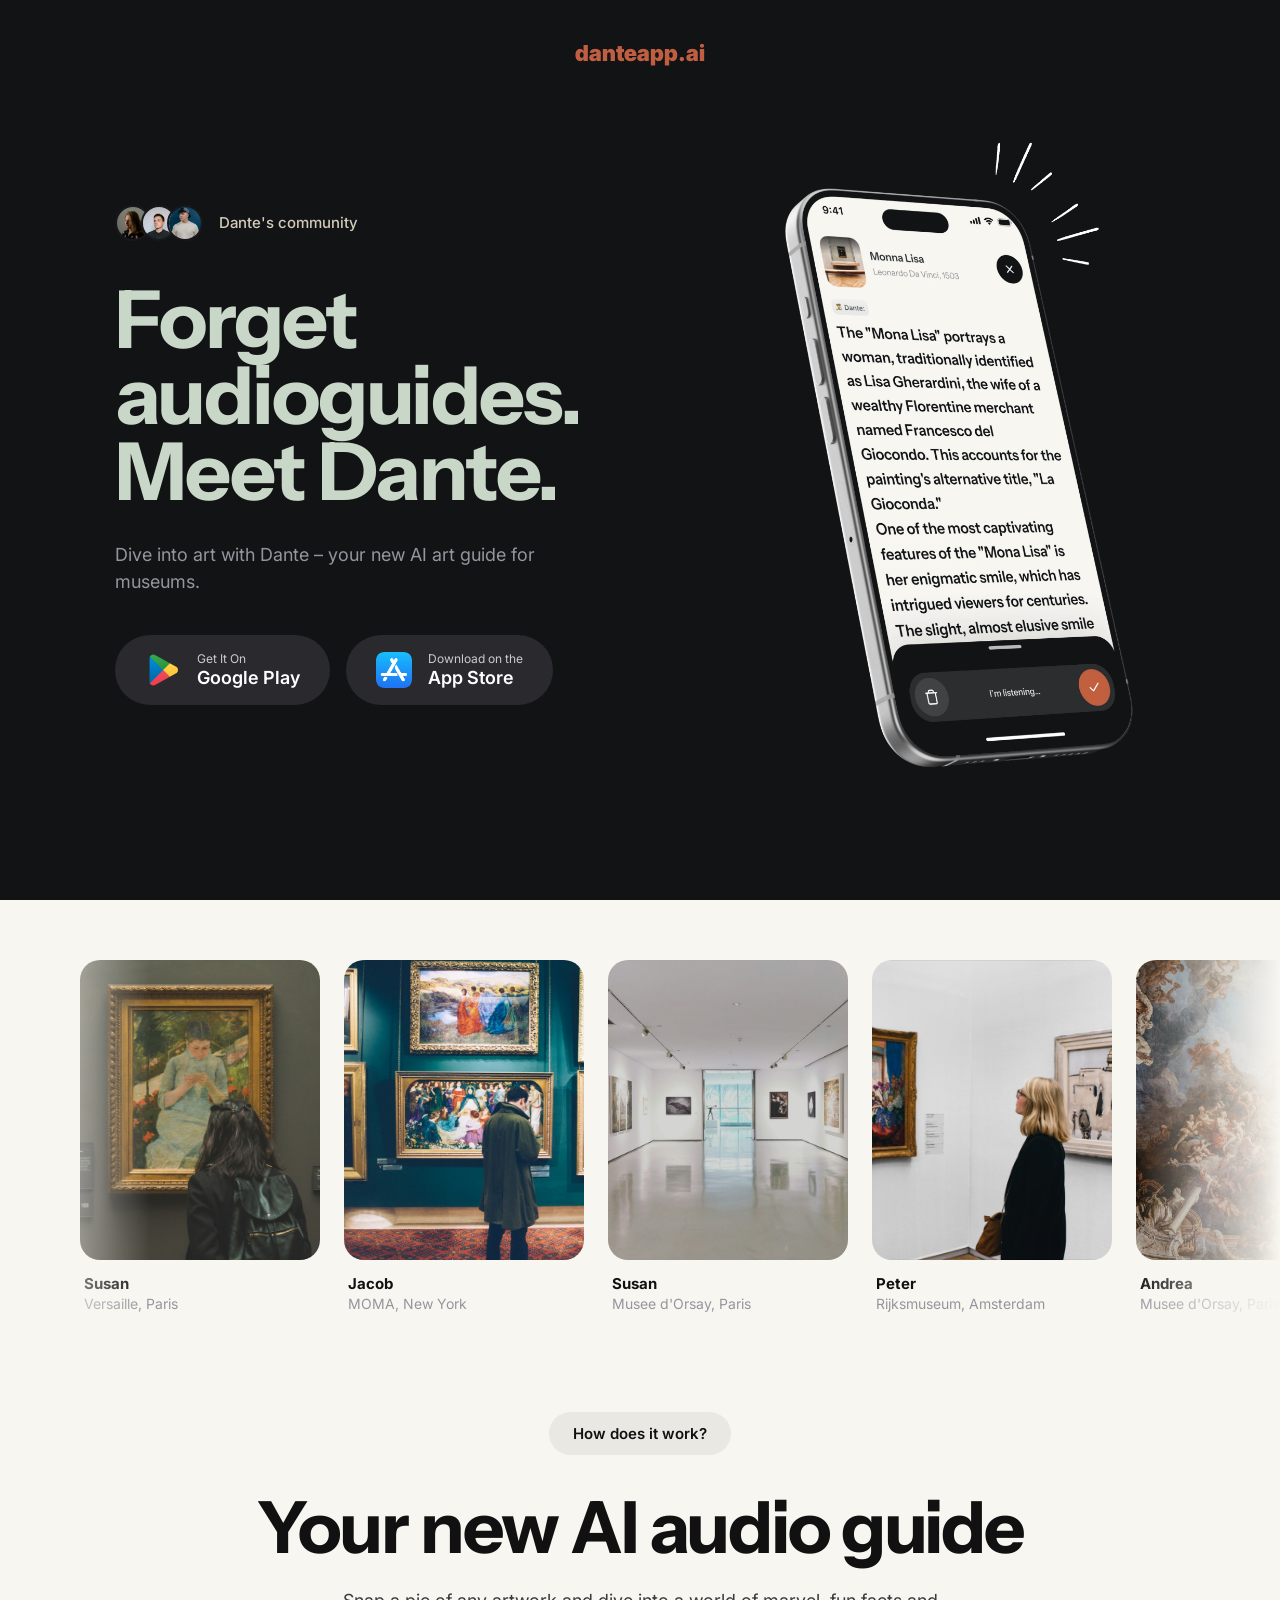
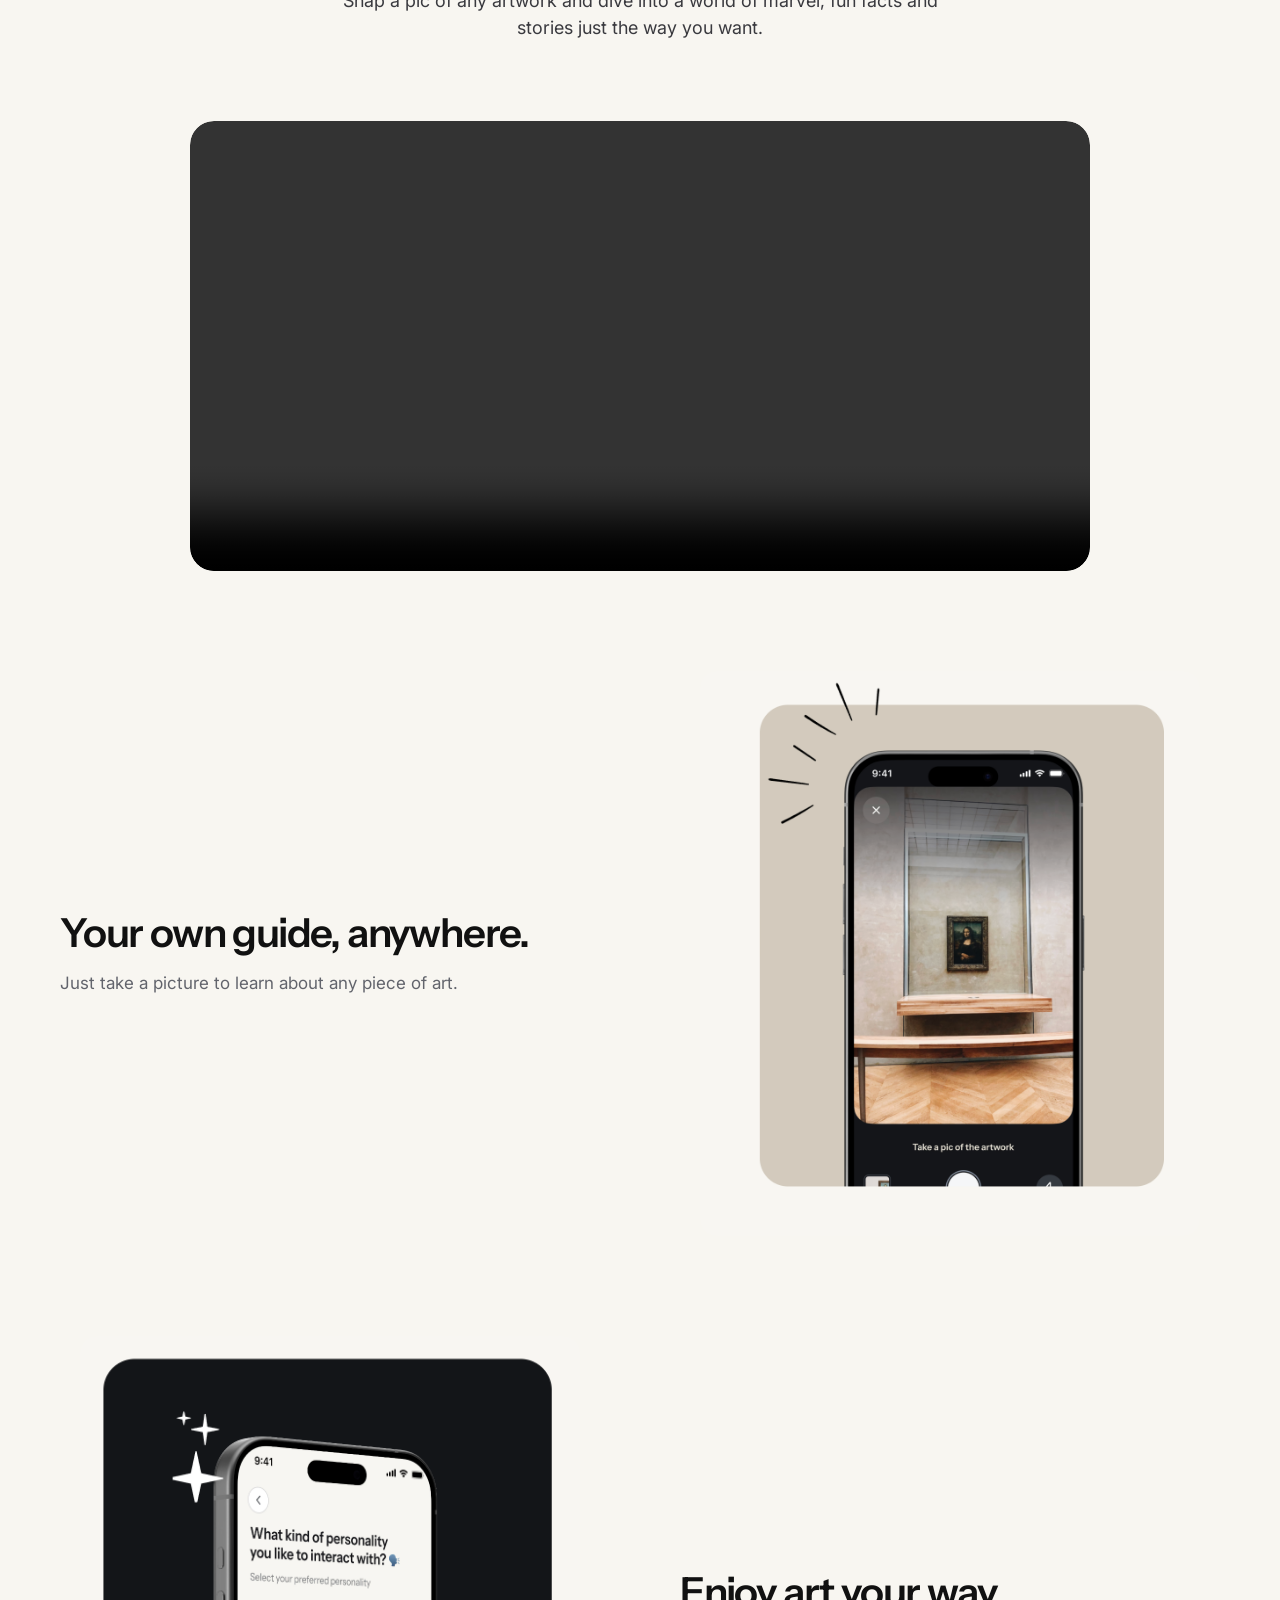
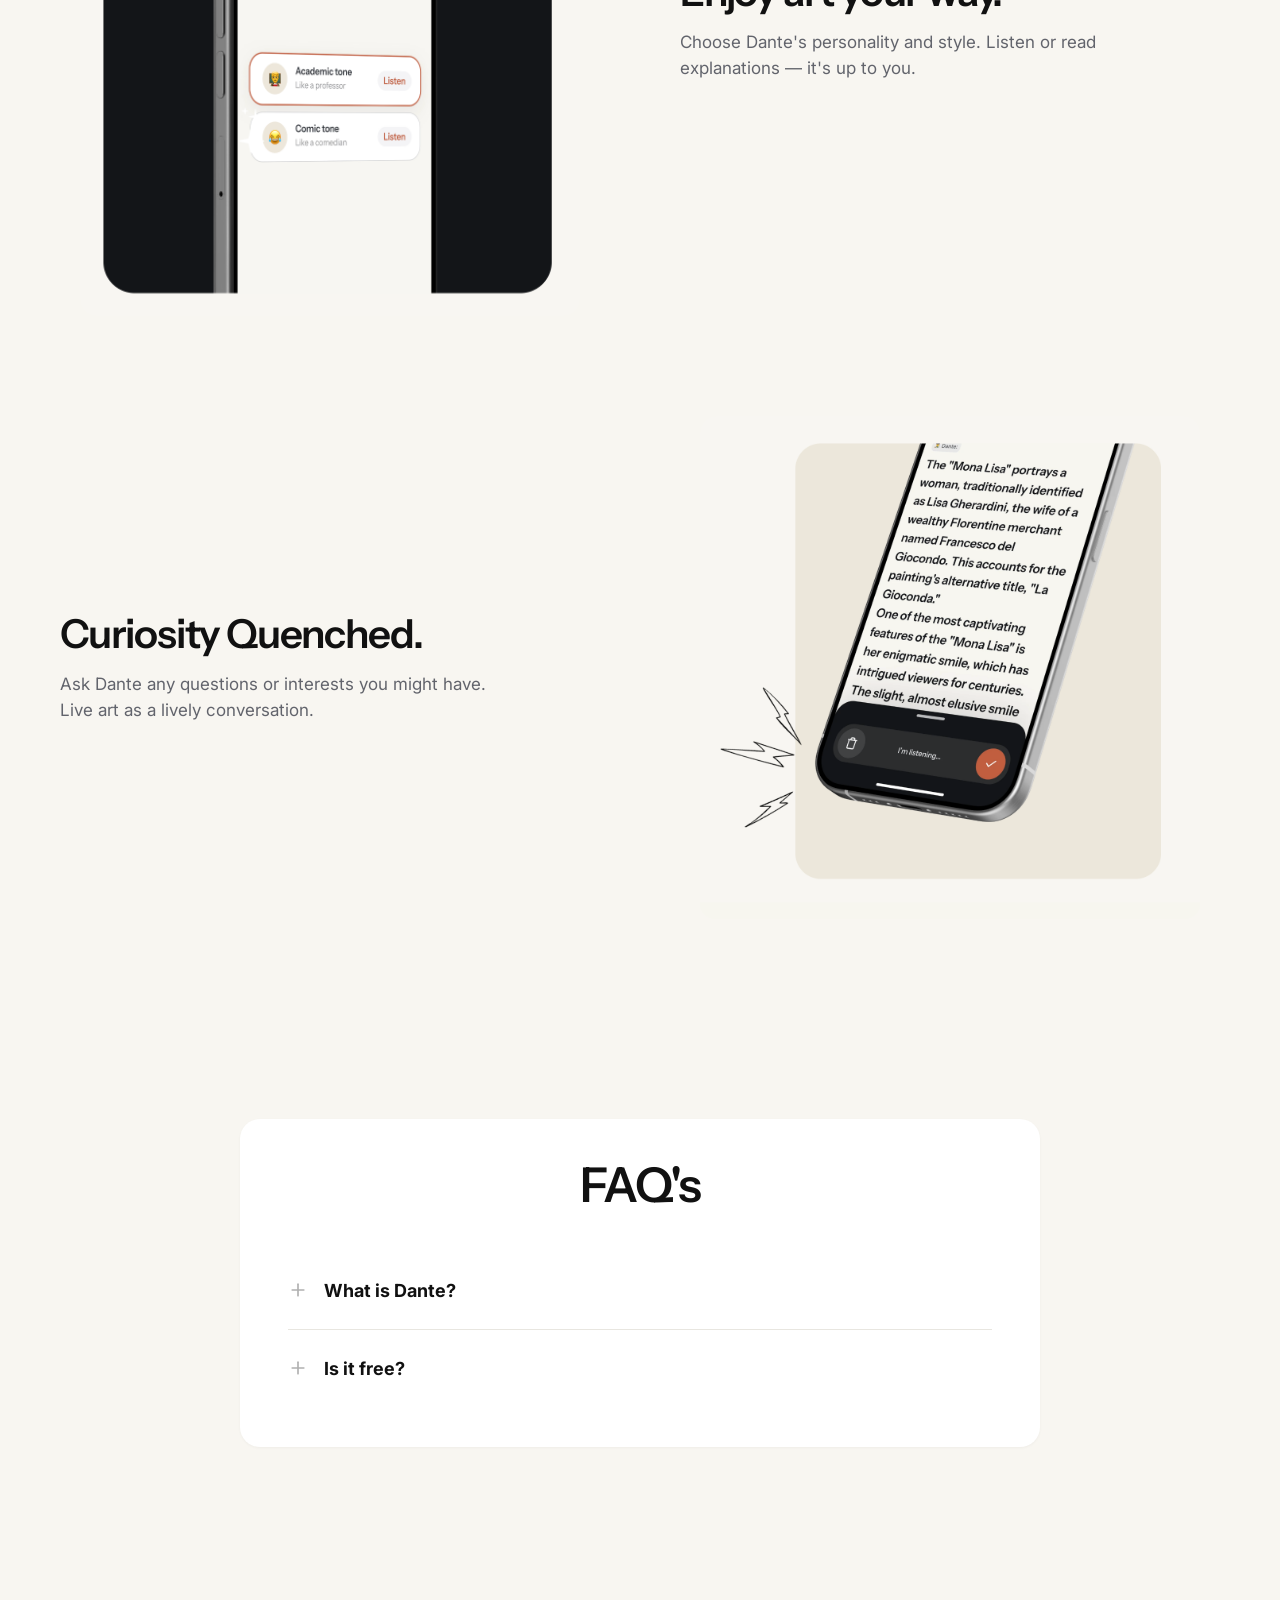
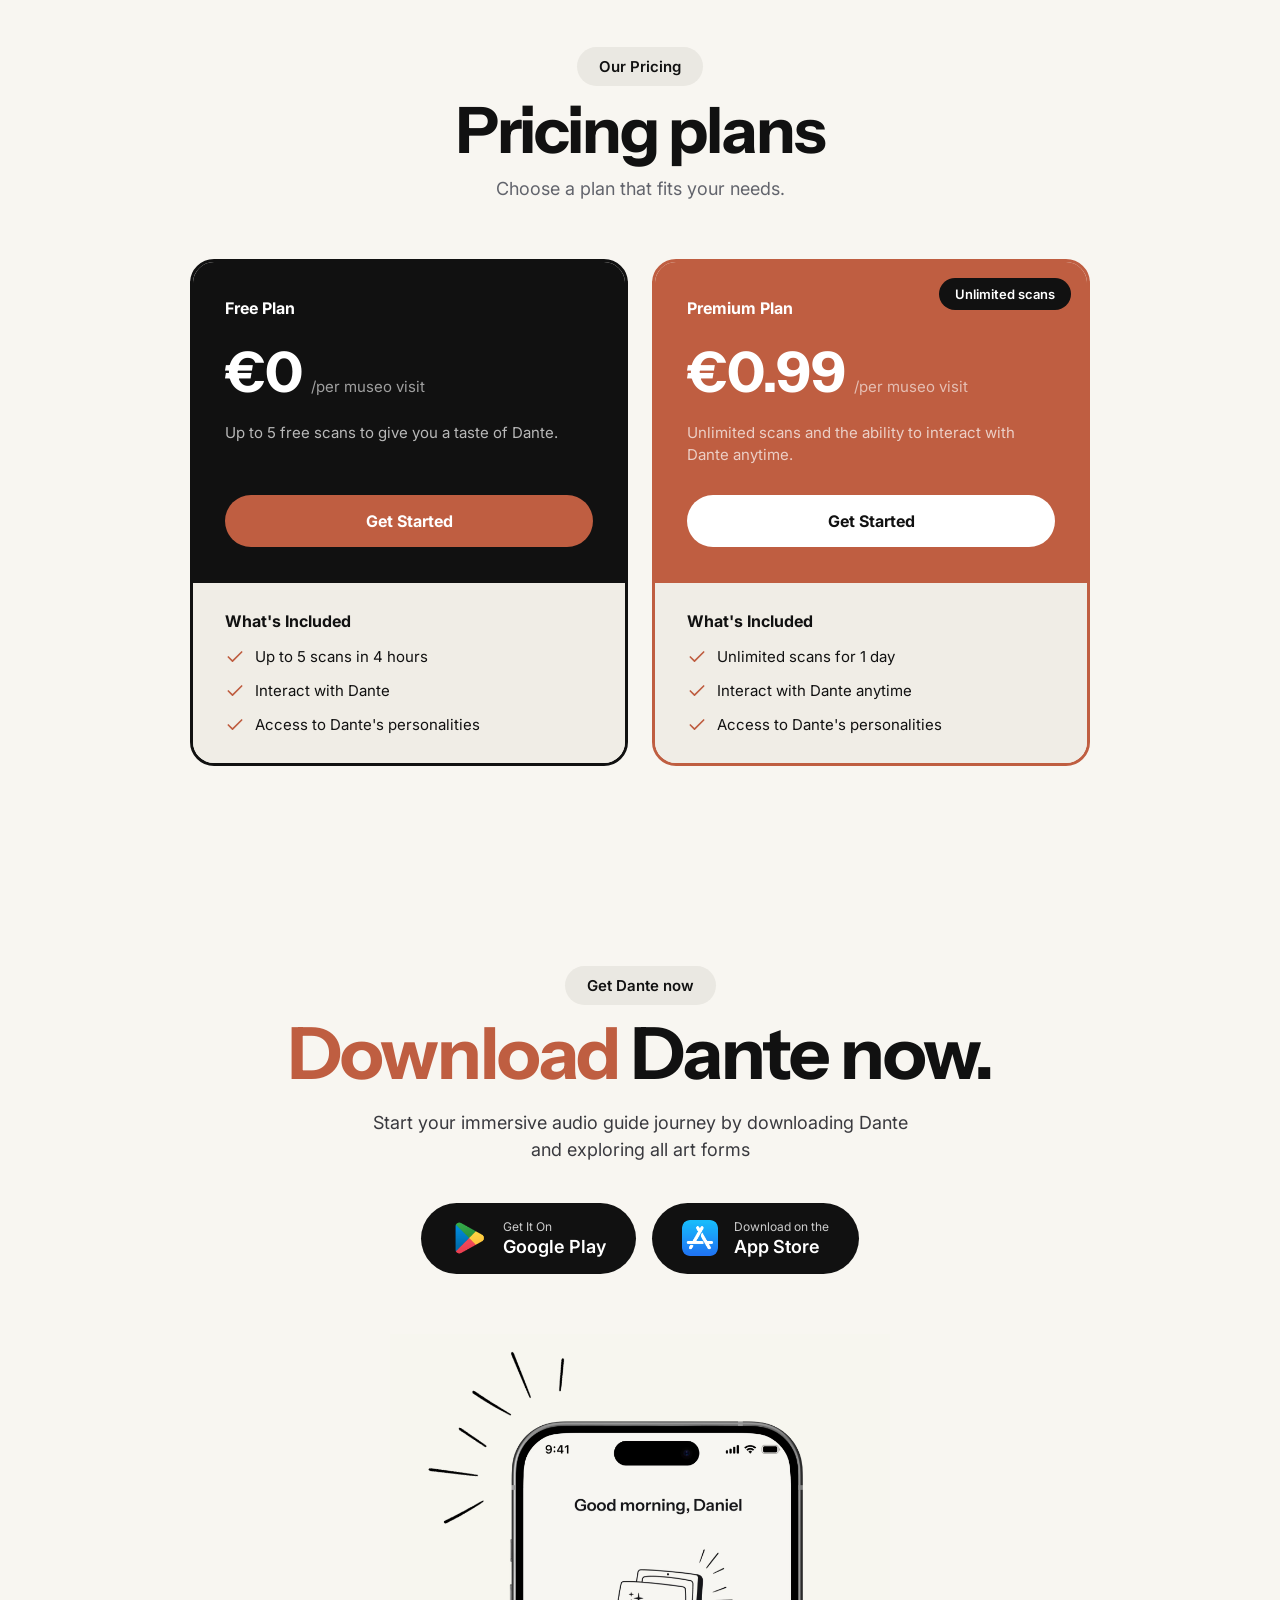
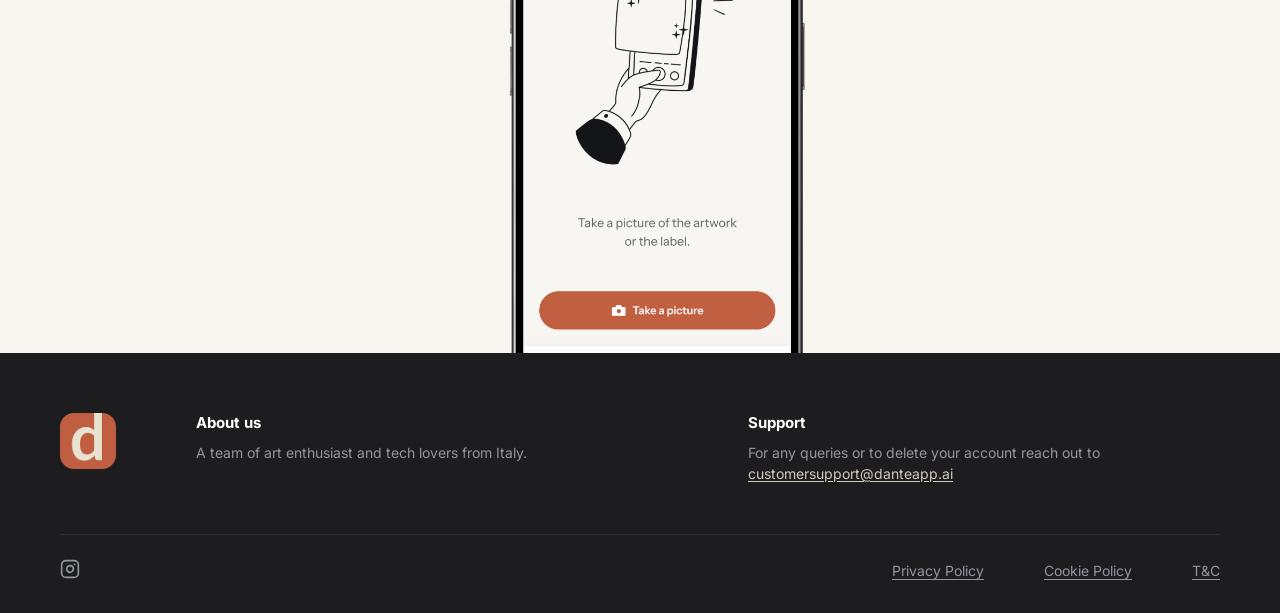
==== index.html @ 742da2f3 "Initial commit: Dante website Static landing page for danteapp.ai with privacy policy, cookie policy" ====
<!DOCTYPE html>
<html lang="en">
<head>
  <meta charset="UTF-8">
  <meta name="viewport" content="width=device-width, initial-scale=1.0">
  <title>Danteapp.AI</title>
  <meta name="description" content="Experience the fun side of museums! Download the app!">

  <!-- Open Graph -->
  <meta property="og:title" content="Danteapp.AI">
  <meta property="og:description" content="Experience the fun side of museums! Download the app!">
  <meta property="og:image" content="assets/icons/og-image.png">
  <meta property="og:type" content="website">
  <meta property="og:url" content="https://www.danteapp.ai/">

  <!-- Twitter Card -->
  <meta name="twitter:card" content="summary_large_image">
  <meta name="twitter:title" content="Danteapp.AI">
  <meta name="twitter:description" content="Experience the fun side of museums! Download the app!">
  <meta name="twitter:image" content="assets/icons/og-image.png">

  <!-- Favicon -->
  <link rel="icon" type="image/png" href="assets/icons/favicon.png">

  <!-- Fonts -->
  <link rel="preconnect" href="https://fonts.googleapis.com">
  <link rel="preconnect" href="https://fonts.gstatic.com" crossorigin>
  <link href="https://fonts.googleapis.com/css2?family=Instrument+Sans:ital,wght@0,400;0,500;0,600;0,700;1,400&family=Inter:wght@400;500;600;700&family=Inter+Tight:wght@600&display=swap" rel="stylesheet">

  <!-- Styles -->
  <link rel="stylesheet" href="css/styles.css">
</head>
<body>

  <!-- ===== HERO SECTION ===== -->
  <section class="hero">
    <p class="hero-site-name fade-in">danteapp.ai</p>
    <div class="hero-inner">
      <div class="hero-left">
        <div class="hero-community fade-in fade-in-delay-1">
          <div class="hero-avatars">
            <img src="assets/images/brand-profile.jpg" alt="" class="hero-avatar">
            <img src="assets/images/artwork-3.jpg" alt="" class="hero-avatar">
            <img src="assets/images/artwork-6.jpg" alt="" class="hero-avatar">
          </div>
          <span>Dante's community</span>
        </div>
        <h1 class="hero-heading fade-in fade-in-delay-2">Forget audioguides.<br>Meet Dante.</h1>
        <p class="hero-subheading fade-in fade-in-delay-3">Dive into art with Dante &ndash; your new AI art guide for museums.</p>
        <div class="hero-buttons fade-in fade-in-delay-4">
          <a href="https://play.google.com/store/apps/details?id=com.danteapp.dante" class="btn-store" target="_blank" rel="noopener">
            <img src="assets/icons/logo-512-alt.png" alt="Google Play" class="store-icon google-play-icon">
            <div class="store-text">
              <span class="store-label">Get It On</span>
              <span class="store-name">Google Play</span>
            </div>
          </a>
          <a href="https://apps.apple.com/it/app/danteapp/id6563139265?l=en-GB" class="btn-store" target="_blank" rel="noopener">
            <img src="assets/icons/logo-512.png" alt="App Store" class="store-icon appstore-icon">
            <div class="store-text">
              <span class="store-label">Download on the</span>
              <span class="store-name">App Store</span>
            </div>
          </a>
        </div>
      </div>
      <div class="hero-right fade-in fade-in-delay-3">
        <div class="hero-phone-container">
          <img src="assets/icons/hero.png" alt="Dante app showing Monna Lisa" class="hero-phone">
        </div>
      </div>
    </div>
  </section>

  <!-- ===== TESTIMONIALS SECTION ===== -->
  <section class="testimonials">
    <div class="testimonials-track">
      <!-- First set -->
      <div class="testimonial-card">
        <img src="assets/images/artwork-5.jpg" alt="Artwork" class="testimonial-image">
        <div class="testimonial-info">
          <p class="testimonial-name">Susan</p>
          <p class="testimonial-location">Versaille, Paris</p>
        </div>
      </div>
      <div class="testimonial-card">
        <img src="assets/images/artwork-1.jpg" alt="Artwork" class="testimonial-image">
        <div class="testimonial-info">
          <p class="testimonial-name">Jacob</p>
          <p class="testimonial-location">MOMA, New York</p>
        </div>
      </div>
      <div class="testimonial-card">
        <img src="assets/images/artwork-2.jpg" alt="Artwork" class="testimonial-image">
        <div class="testimonial-info">
          <p class="testimonial-name">Susan</p>
          <p class="testimonial-location">Musee d'Orsay, Paris</p>
        </div>
      </div>
      <div class="testimonial-card">
        <img src="assets/images/artwork-7.jpg" alt="Artwork" class="testimonial-image">
        <div class="testimonial-info">
          <p class="testimonial-name">Peter</p>
          <p class="testimonial-location">Rijksmuseum, Amsterdam</p>
        </div>
      </div>
      <div class="testimonial-card">
        <img src="assets/images/artwork-4.jpg" alt="Artwork" class="testimonial-image">
        <div class="testimonial-info">
          <p class="testimonial-name">Andrea</p>
          <p class="testimonial-location">Musee d'Orsay, Paris</p>
        </div>
      </div>
      <div class="testimonial-card">
        <img src="assets/images/artwork-1.jpg" alt="Artwork" class="testimonial-image">
        <div class="testimonial-info">
          <p class="testimonial-name">Claire</p>
          <p class="testimonial-location">MOMA, New York</p>
        </div>
      </div>
      <!-- Duplicate for seamless scroll -->
      <div class="testimonial-card">
        <img src="assets/images/artwork-5.jpg" alt="Artwork" class="testimonial-image">
        <div class="testimonial-info">
          <p class="testimonial-name">Susan</p>
          <p class="testimonial-location">Versaille, Paris</p>
        </div>
      </div>
      <div class="testimonial-card">
        <img src="assets/images/artwork-1.jpg" alt="Artwork" class="testimonial-image">
        <div class="testimonial-info">
          <p class="testimonial-name">Jacob</p>
          <p class="testimonial-location">MOMA, New York</p>
        </div>
      </div>
      <div class="testimonial-card">
        <img src="assets/images/artwork-2.jpg" alt="Artwork" class="testimonial-image">
        <div class="testimonial-info">
          <p class="testimonial-name">Susan</p>
          <p class="testimonial-location">Musee d'Orsay, Paris</p>
        </div>
      </div>
      <div class="testimonial-card">
        <img src="assets/images/artwork-7.jpg" alt="Artwork" class="testimonial-image">
        <div class="testimonial-info">
          <p class="testimonial-name">Peter</p>
          <p class="testimonial-location">Rijksmuseum, Amsterdam</p>
        </div>
      </div>
      <div class="testimonial-card">
        <img src="assets/images/artwork-4.jpg" alt="Artwork" class="testimonial-image">
        <div class="testimonial-info">
          <p class="testimonial-name">Andrea</p>
          <p class="testimonial-location">Musee d'Orsay, Paris</p>
        </div>
      </div>
      <div class="testimonial-card">
        <img src="assets/images/artwork-1.jpg" alt="Artwork" class="testimonial-image">
        <div class="testimonial-info">
          <p class="testimonial-name">Claire</p>
          <p class="testimonial-location">MOMA, New York</p>
        </div>
      </div>
    </div>
  </section>

  <!-- ===== FEATURES SECTION ===== -->
  <section class="features">
    <div class="features-container">
      <div class="features-label-wrapper fade-in">
        <span class="features-label">How does it work?</span>
      </div>
      <h2 class="features-heading fade-in">Your new AI audio guide</h2>
      <p class="features-subtitle fade-in">Snap a pic of any artwork and dive into a world of marvel, fun facts and stories just the way you want.</p>

      <!-- Feature 1: Video -->
      <div class="feature-video-wrapper fade-in">
        <video src="assets/video/hero-video.mp4" controls loop playsinline class="feature-video"></video>
      </div>

      <!-- Feature 2: Anywhere -->
      <div class="feature-block fade-in">
        <div class="feature-text">
          <h3 class="feature-title">Your own guide, anywhere.</h3>
          <p class="feature-description">Just take a picture to learn about any piece of art.</p>
        </div>
        <div class="feature-images">
          <img src="assets/images/guide-anywhere.png" alt="Dante app camera scanning artwork" class="feature-single-image">
        </div>
      </div>

      <!-- Feature 3: Your way -->
      <div class="feature-block reverse fade-in">
        <div class="feature-text">
          <h3 class="feature-title">Enjoy art your way.</h3>
          <p class="feature-description">Choose Dante's personality and style. Listen or read explanations &mdash; it's up to you.</p>
        </div>
        <div class="feature-images">
          <img src="assets/images/art-your-way.png" alt="Dante app personality selection" class="feature-single-image">
        </div>
      </div>

      <!-- Feature 4: Curiosity -->
      <div class="feature-block fade-in">
        <div class="feature-text">
          <h3 class="feature-title">Curiosity Quenched.</h3>
          <p class="feature-description">Ask Dante any questions or interests you might have. Live art as a lively conversation.</p>
        </div>
        <div class="feature-images">
          <img src="assets/images/curiosity_quenched.png" alt="Dante app conversation" class="feature-single-image">
        </div>
      </div>
    </div>
  </section>

  <!-- ===== FAQ SECTION ===== -->
  <section class="faq">
    <div class="faq-container">
      <h2 class="faq-heading fade-in">FAQ's</h2>

      <div class="faq-item fade-in">
        <button class="faq-question">
          <svg class="faq-icon" viewBox="0 0 24 24" fill="none" stroke="currentColor" stroke-width="2" stroke-linecap="round" stroke-linejoin="round">
            <line x1="12" y1="5" x2="12" y2="19"></line>
            <line x1="5" y1="12" x2="19" y2="12"></line>
          </svg>
          What is Dante?
        </button>
        <div class="faq-answer">
          <p>Dante is your personal art guide, designed to make exploring and understanding art fun and accessible. With Dante AI, you can snap a picture of any artwork to instantly uncover its history, meaning, and interesting facts. Customize your experience by choosing Dante's personality and style, and decide whether you want to listen to or read the information. You can also ask Dante any questions you have about the art you encounter, making your art exploration truly interactive and engaging</p>
        </div>
      </div>

      <div class="faq-item fade-in">
        <button class="faq-question">
          <svg class="faq-icon" viewBox="0 0 24 24" fill="none" stroke="currentColor" stroke-width="2" stroke-linecap="round" stroke-linejoin="round">
            <line x1="12" y1="5" x2="12" y2="19"></line>
            <line x1="5" y1="12" x2="19" y2="12"></line>
          </svg>
          Is it free?
        </button>
        <div class="faq-answer">
          <p>You can download the Dante AI app for free on iOS and Android. While the app itself is free to use, unlocking Dante's full features, including the ability to answer your questions, requires a paid subscription. This ensures you get the most out of your art exploration experience with personalized and detailed insights.</p>
        </div>
      </div>
    </div>
  </section>

  <!-- ===== PRICING SECTION ===== -->
  <section class="pricing">
    <div class="pricing-container">
      <div class="pricing-label-wrapper fade-in">
        <span class="pricing-label">Our Pricing</span>
      </div>
      <h2 class="pricing-heading fade-in">Pricing plans</h2>
      <p class="pricing-subheading fade-in">Choose a plan that fits your needs.</p>

      <div class="pricing-cards">
        <!-- Free Plan -->
        <div class="pricing-card-wrapper fade-in">
          <div class="pricing-card-top pricing-card-top-free">
            <p class="pricing-plan-name">Free Plan</p>
            <div class="pricing-price-row">
              <span class="pricing-price">&euro;0</span>
              <span class="pricing-price-period">/per museo visit</span>
            </div>
            <p class="pricing-desc">Up to 5 free scans to give you a taste of Dante.</p>
            <a href="https://apps.apple.com/it/app/danteapp/id6563139265?l=en-GB" class="pricing-btn pricing-btn-free" target="_blank" rel="noopener">Get Started</a>
          </div>
          <div class="pricing-card-bottom pricing-card-bottom-free">
            <p class="pricing-included-title">What's Included</p>
            <ul class="pricing-features">
              <li>
                <svg viewBox="0 0 24 24" fill="none" stroke="#bf5e41" stroke-width="2" stroke-linecap="round" stroke-linejoin="round"><polyline points="20 6 9 17 4 12"></polyline></svg>
                Up to 5 scans in 4 hours
              </li>
              <li>
                <svg viewBox="0 0 24 24" fill="none" stroke="#bf5e41" stroke-width="2" stroke-linecap="round" stroke-linejoin="round"><polyline points="20 6 9 17 4 12"></polyline></svg>
                Interact with Dante
              </li>
              <li>
                <svg viewBox="0 0 24 24" fill="none" stroke="#bf5e41" stroke-width="2" stroke-linecap="round" stroke-linejoin="round"><polyline points="20 6 9 17 4 12"></polyline></svg>
                Access to Dante's personalities
              </li>
            </ul>
          </div>
        </div>

        <!-- Premium Plan -->
        <div class="pricing-card-wrapper premium fade-in fade-in-delay-1">
          <div class="pricing-card-top pricing-card-top-premium">
            <span class="pricing-badge">Unlimited scans</span>
            <p class="pricing-plan-name">Premium Plan</p>
            <div class="pricing-price-row">
              <span class="pricing-price">&euro;0.99</span>
              <span class="pricing-price-period">/per museo visit</span>
            </div>
            <p class="pricing-desc">Unlimited scans and the ability to interact with Dante anytime.</p>
            <a href="https://apps.apple.com/it/app/danteapp/id6563139265?l=en-GB" class="pricing-btn pricing-btn-premium" target="_blank" rel="noopener">Get Started</a>
          </div>
          <div class="pricing-card-bottom pricing-card-bottom-premium">
            <p class="pricing-included-title">What's Included</p>
            <ul class="pricing-features">
              <li>
                <svg viewBox="0 0 24 24" fill="none" stroke="#bf5e41" stroke-width="2" stroke-linecap="round" stroke-linejoin="round"><polyline points="20 6 9 17 4 12"></polyline></svg>
                Unlimited scans for 1 day
              </li>
              <li>
                <svg viewBox="0 0 24 24" fill="none" stroke="#bf5e41" stroke-width="2" stroke-linecap="round" stroke-linejoin="round"><polyline points="20 6 9 17 4 12"></polyline></svg>
                Interact with Dante anytime
              </li>
              <li>
                <svg viewBox="0 0 24 24" fill="none" stroke="#bf5e41" stroke-width="2" stroke-linecap="round" stroke-linejoin="round"><polyline points="20 6 9 17 4 12"></polyline></svg>
                Access to Dante's personalities
              </li>
            </ul>
          </div>
        </div>
      </div>
    </div>
  </section>

  <!-- ===== CTA SECTION ===== -->
  <section class="cta">
    <div class="cta-container">
      <div class="cta-label-wrapper fade-in">
        <span class="cta-label">Get Dante now</span>
      </div>
      <h2 class="cta-heading fade-in"><span class="cta-heading-accent">Download</span> Dante now.</h2>
      <p class="cta-subheading fade-in">Start your immersive audio guide journey by downloading Dante and exploring all art forms</p>
      <div class="cta-buttons fade-in fade-in-delay-1">
        <a href="https://play.google.com/store/apps/details?id=com.danteapp.dante" class="btn-store-dark" target="_blank" rel="noopener">
          <img src="assets/icons/logo-512-alt.png" alt="Google Play" class="store-icon">
          <div class="store-text">
            <span class="store-label-dark">Get It On</span>
            <span class="store-name-dark">Google Play</span>
          </div>
        </a>
        <a href="https://apps.apple.com/it/app/danteapp/id6563139265?l=en-GB" class="btn-store-dark" target="_blank" rel="noopener">
          <img src="assets/icons/logo-512.png" alt="App Store" class="store-icon appstore-icon">
          <div class="store-text">
            <span class="store-label-dark">Download on the</span>
            <span class="store-name-dark">App Store</span>
          </div>
        </a>
      </div>
      <div class="cta-image fade-in fade-in-delay-2">
        <img src="assets/images/download_footer.png" alt="Dante app preview">
      </div>
    </div>
  </section>

  <!-- ===== FOOTER ===== -->
  <footer class="footer">
    <div class="footer-top">
      <div class="footer-logo">
        <img src="assets/icons/logo-1024.png" alt="Dante" class="footer-logo-img">
      </div>
      <div class="footer-about">
        <h4 class="footer-col-title">About us</h4>
        <p class="footer-col-text">A team of art enthusiast and tech lovers from Italy.</p>
      </div>
      <div class="footer-support">
        <h4 class="footer-col-title">Support</h4>
        <p class="footer-col-text">For any queries or to delete your account reach out to <a href="mailto:customersupport@danteapp.ai">customersupport@danteapp.ai</a></p>
      </div>
    </div>
    <div class="footer-divider"></div>
    <div class="footer-bottom">
      <div class="footer-social">
        <a href="https://www.instagram.com/danteapp.ai/" target="_blank" rel="noopener" aria-label="Instagram">
          <svg viewBox="0 0 24 24" fill="none" stroke="currentColor" stroke-width="2" stroke-linecap="round" stroke-linejoin="round">
            <rect x="2" y="2" width="20" height="20" rx="5" ry="5"></rect>
            <path d="M16 11.37A4 4 0 1 1 12.63 8 4 4 0 0 1 16 11.37z"></path>
            <line x1="17.5" y1="6.5" x2="17.51" y2="6.5"></line>
          </svg>
        </a>
      </div>
      <div class="footer-links">
        <a href="privacy-policy.html">Privacy Policy</a>
        <a href="cookie-policy.html">Cookie Policy</a>
        <a href="terms-conditions.html">T&C</a>
      </div>
    </div>
  </footer>

  <!-- Scripts -->
  <script src="js/main.js"></script>
</body>
</html>
---- css/styles.css ----
/* ===== Reset & Base ===== */
*, *::before, *::after {
  margin: 0;
  padding: 0;
  box-sizing: border-box;
}

html {
  scroll-behavior: smooth;
  -webkit-font-smoothing: antialiased;
  -moz-osx-font-smoothing: grayscale;
}

body {
  font-family: 'Inter', sans-serif;
  background-color: #131518;
  color: #fff;
  overflow-x: hidden;
}

a {
  text-decoration: none;
  color: inherit;
}

img {
  max-width: 100%;
  height: auto;
  display: block;
}

button {
  border: none;
  cursor: pointer;
  font-family: inherit;
}

/* ===== Typography ===== */
.font-instrument {
  font-family: 'Instrument Sans', sans-serif;
}

.font-inter {
  font-family: 'Inter', sans-serif;
}

.font-inter-tight {
  font-family: 'Inter Tight', sans-serif;
}

/* ===== Hero Section ===== */
.hero {
  display: flex;
  flex-direction: column;
  align-items: center;
  padding: 40px 60px 80px;
  background: rgb(18, 19, 20);
  min-height: 100vh;
  position: relative;
  overflow: hidden;
}

.hero-site-name {
  font-family: 'Inter Tight', sans-serif;
  font-size: 22px;
  font-weight: 900;
  color: #bf5e41;
  text-align: center;
  margin-bottom: 24px;
}

.hero-inner {
  display: flex;
  align-items: center;
  justify-content: center;
  gap: 30px;
  width: 100%;
  max-width: 1200px;
  flex: 1;
}

.hero-left {
  flex: 1;
  max-width: 600px;
}

.hero-community {
  display: flex;
  align-items: center;
  gap: 12px;
  margin-bottom: 40px;
}

.hero-avatars {
  display: flex;
}

.hero-avatar {
  width: 36px;
  height: 36px;
  border-radius: 50%;
  object-fit: cover;
  border: 2px solid #18181a;
  margin-right: -10px;
}

.hero-avatar:last-child {
  margin-right: 0;
}

.hero-community span {
  font-family: 'Inter', sans-serif;
  font-size: 15px;
  font-weight: 500;
  color: #d2cbbc;
  margin-left: 4px;
}

.hero-heading {
  font-family: 'Instrument Sans', sans-serif;
  font-size: 80px;
  font-weight: 700;
  line-height: 0.95;
  letter-spacing: -2px;
  color: rgb(200, 215, 200);
  margin-bottom: 32px;
}

.hero-subheading {
  font-family: 'Inter', sans-serif;
  font-size: 18px;
  font-weight: 400;
  line-height: 1.5em;
  color: #94969d;
  margin-bottom: 40px;
  max-width: 420px;
}

.hero-subheading strong {
  font-weight: 600;
  color: #d2cbbc;
}

.hero-buttons {
  display: flex;
  gap: 16px;
  align-items: center;
  flex-wrap: wrap;
}

.btn-store {
  display: inline-flex;
  align-items: center;
  gap: 16px;
  padding: 16px 30px;
  border-radius: 50px;
  background: #2a2a2e;
  color: #fff;
  transition: background 0.2s ease;
}

.btn-store:hover {
  background: #353538;
}

.store-icon {
  width: 36px;
  height: 36px;
  flex-shrink: 0;
}

.google-play-icon {
  width: 36px;
  height: 36px;
}

.appstore-icon {
  border-radius: 8px;
}

.store-text {
  display: flex;
  flex-direction: column;
}

.store-label {
  font-family: 'Inter', sans-serif;
  font-size: 12px;
  font-weight: 400;
  color: #ccc;
  line-height: 1.3;
}

.store-name {
  font-family: 'Inter', sans-serif;
  font-size: 18px;
  font-weight: 600;
  color: #fff;
  line-height: 1.3;
}

/* Hero Right - Phone */
.hero-right {
  flex: 0 0 auto;
  position: relative;
}

.hero-phone-container {
  position: relative;
}

.hero-phone {
  width: 420px;
  height: auto;
  mix-blend-mode: lighten;
}


/* ===== Testimonials Section ===== */
.testimonials {
  padding: 60px 0;
  background: #f8f6f1;
  overflow: hidden;
  position: relative;
}

.testimonials::before,
.testimonials::after {
  content: '';
  position: absolute;
  top: 0;
  bottom: 0;
  width: 150px;
  z-index: 2;
  pointer-events: none;
}

.testimonials::before {
  left: 0;
  background: linear-gradient(to right, #f8f6f1, transparent);
}

.testimonials::after {
  right: 0;
  background: linear-gradient(to left, #f8f6f1, transparent);
}

.testimonials-track {
  display: flex;
  gap: 24px;
  animation: scroll-left 40s linear infinite;
  width: max-content;
  padding: 0 80px;
}

.testimonials-track:hover {
  animation-play-state: paused;
}

@keyframes scroll-left {
  0% {
    transform: translateX(0);
  }
  100% {
    transform: translateX(-50%);
  }
}

.testimonial-card {
  flex-shrink: 0;
  width: 240px;
}

.testimonial-image {
  width: 100%;
  height: 300px;
  object-fit: cover;
  display: block;
  border-radius: 20px;
}

.testimonial-info {
  padding: 14px 4px 0;
}

.testimonial-name {
  font-family: 'Inter', sans-serif;
  font-size: 15px;
  font-weight: 700;
  color: #111;
  margin-bottom: 2px;
}

.testimonial-location {
  font-family: 'Inter', sans-serif;
  font-size: 14px;
  font-weight: 400;
  color: #94969d;
}

/* ===== Features Section ===== */
.features {
  padding: 40px 20px 100px;
  background: #f8f6f1;
  color: #131518;
}

.features-container {
  max-width: 1200px;
  margin: 0 auto;
}

.features-label {
  font-family: 'Inter', sans-serif;
  font-size: 15px;
  font-weight: 600;
  color: #111;
  text-align: center;
  margin-bottom: 24px;
  display: inline-block;
  background: #eae8e2;
  padding: 12px 24px;
  border-radius: 50px;
}

.features-label-wrapper {
  text-align: center;
  margin-bottom: 12px;
}

.features-heading {
  font-family: 'Instrument Sans', sans-serif;
  font-size: 72px;
  font-weight: 700;
  line-height: 1;
  letter-spacing: -2px;
  text-align: center;
  color: #111;
  margin-bottom: 24px;
}

.features-subtitle {
  font-family: 'Inter', sans-serif;
  font-size: 18px;
  font-weight: 400;
  line-height: 1.5em;
  color: #3a3a3f;
  text-align: center;
  max-width: 600px;
  margin: 0 auto 80px;
}

.feature-video-wrapper {
  width: 100%;
  max-width: 900px;
  margin: 0 auto 100px;
  border-radius: 24px;
  overflow: hidden;
}

.feature-video {
  width: 100%;
  display: block;
  border-radius: 24px;
}

/* Feature Block */
.feature-block {
  display: grid;
  grid-template-columns: 1fr 1fr;
  gap: 40px;
  align-items: center;
  margin-bottom: 100px;
}

.feature-block:last-child {
  margin-bottom: 0;
}

.feature-block.reverse {
  direction: rtl;
}

.feature-block.reverse > * {
  direction: ltr;
}

.feature-text {
  padding: 20px;
}

.feature-number {
  font-family: 'Instrument Sans', sans-serif;
  font-size: 14px;
  font-weight: 600;
  color: #bf5e41;
  margin-bottom: 12px;
}

.feature-title {
  font-family: 'Instrument Sans', sans-serif;
  font-size: 40px;
  font-weight: 600;
  line-height: 1.1em;
  letter-spacing: -1.2px;
  color: #111;
  margin-bottom: 16px;
}

.feature-description {
  font-family: 'Inter', sans-serif;
  font-size: 17px;
  font-weight: 400;
  line-height: 1.5em;
  color: #62646c;
  max-width: 440px;
}

.feature-images {
  display: flex;
  gap: 16px;
  align-items: center;
  justify-content: center;
  position: relative;
}

.feature-images img {
  border-radius: 16px;
  object-fit: cover;
}

.feature-phone {
  width: 240px;
  border-radius: 24px;
  box-shadow: 0 20px 60px rgba(0,0,0,0.15);
}

.feature-artwork {
  width: 100%;
  max-width: 500px;
  border-radius: 16px;
}

.feature-single-image {
  width: 100%;
  max-width: 500px;
  border-radius: 16px;
}

.feature-artwork-grid {
  display: grid;
  grid-template-columns: 1fr 1fr;
  gap: 12px;
}

.feature-artwork-grid img {
  width: 100%;
  height: 250px;
  object-fit: cover;
  border-radius: 12px;
}

/* ===== FAQ Section ===== */
.faq {
  padding: 100px 20px;
  background: #f8f6f1;
}

.faq-container {
  max-width: 800px;
  margin: 0 auto;
  background: #fff;
  border-radius: 20px;
  padding: 40px 48px;
  box-shadow: 0 1px 3px rgba(0, 0, 0, 0.04);
}

.faq-heading {
  font-family: 'Instrument Sans', sans-serif;
  font-size: 48px;
  font-weight: 600;
  line-height: 1.1em;
  letter-spacing: -1.2px;
  text-align: center;
  color: #111;
  margin-bottom: 40px;
}

.faq-item {
  border-bottom: 1px solid #e8e6e0;
  padding: 28px 0;
}

.faq-item:last-child {
  border-bottom: none;
}

.faq-question {
  display: flex;
  align-items: center;
  gap: 16px;
  cursor: pointer;
  width: 100%;
  background: none;
  color: #111;
  font-family: 'Inter', sans-serif;
  font-size: 18px;
  font-weight: 700;
  text-align: left;
  padding: 0;
}

.faq-question:hover {
  color: #333;
}

.faq-icon {
  width: 20px;
  height: 20px;
  flex-shrink: 0;
  transition: transform 0.3s ease;
  color: #b0b0b0;
}

.faq-item.active .faq-icon {
  transform: rotate(45deg);
}

.faq-answer {
  max-height: 0;
  overflow: hidden;
  transition: max-height 0.3s ease, padding 0.3s ease;
}

.faq-item.active .faq-answer {
  max-height: 500px;
  padding-top: 16px;
  padding-left: 36px;
}

.faq-answer p {
  font-family: 'Inter', sans-serif;
  font-size: 16px;
  font-weight: 400;
  line-height: 1.6em;
  color: #888;
}

/* ===== Pricing Section ===== */
.pricing {
  padding: 100px 20px;
  background: #f8f6f1;
}

.pricing-container {
  max-width: 900px;
  margin: 0 auto;
}

.pricing-label-wrapper {
  text-align: center;
  margin-bottom: 12px;
}

.pricing-label {
  font-family: 'Inter', sans-serif;
  font-size: 15px;
  font-weight: 600;
  color: #111;
  display: inline-block;
  background: #eae8e2;
  padding: 10px 22px;
  border-radius: 50px;
}

.pricing-heading {
  font-family: 'Instrument Sans', sans-serif;
  font-size: 64px;
  font-weight: 700;
  line-height: 1;
  letter-spacing: -2px;
  text-align: center;
  color: #111;
  margin-bottom: 16px;
}

.pricing-subheading {
  font-family: 'Inter', sans-serif;
  font-size: 18px;
  font-weight: 400;
  color: #62646c;
  text-align: center;
  margin-bottom: 60px;
}

.pricing-cards {
  display: grid;
  grid-template-columns: 1fr 1fr;
  gap: 24px;
}

.pricing-card-wrapper {
  border-radius: 24px;
  overflow: hidden;
  border: 3px solid #111;
  display: flex;
  flex-direction: column;
}

.pricing-card-wrapper.premium {
  border-color: #bf5e41;
}

.pricing-card-top {
  padding: 36px 32px;
  position: relative;
  flex: 1;
  display: flex;
  flex-direction: column;
}

.pricing-card-top-free {
  background: #111;
  color: #fff;
}

.pricing-card-top-premium {
  background: #bf5e41;
  color: #fff;
}

.pricing-badge {
  position: absolute;
  top: 16px;
  right: 16px;
  font-family: 'Inter', sans-serif;
  font-size: 13px;
  font-weight: 600;
  color: #fff;
  background: #111;
  padding: 8px 16px;
  border-radius: 50px;
}

.pricing-plan-name {
  font-family: 'Inter', sans-serif;
  font-size: 16px;
  font-weight: 700;
  color: #fff;
  margin-bottom: 20px;
}

.pricing-price-row {
  display: flex;
  align-items: baseline;
  gap: 8px;
  margin-bottom: 16px;
}

.pricing-price {
  font-family: 'Instrument Sans', sans-serif;
  font-size: 56px;
  font-weight: 700;
  color: #fff;
}

.pricing-card-top-free .pricing-price {
  color: #fff;
}

.pricing-card-top-premium .pricing-price {
  color: #fff;
}

.pricing-price-period {
  font-family: 'Inter', sans-serif;
  font-size: 15px;
  font-weight: 400;
  color: rgba(255, 255, 255, 0.6);
}

.pricing-desc {
  font-family: 'Inter', sans-serif;
  font-size: 15px;
  font-weight: 400;
  line-height: 1.5em;
  color: rgba(255, 255, 255, 0.7);
  margin-bottom: 28px;
  flex: 1;
}

.pricing-btn {
  display: block;
  width: 100%;
  padding: 16px;
  border-radius: 50px;
  font-family: 'Inter', sans-serif;
  font-size: 16px;
  font-weight: 700;
  text-align: center;
  transition: opacity 0.2s ease;
}

.pricing-btn:hover {
  opacity: 0.85;
}

.pricing-btn-free {
  background: #bf5e41;
  color: #fff;
}

.pricing-btn-premium {
  background: #fff;
  color: #111;
}

.pricing-card-bottom {
  padding: 28px 32px;
}

.pricing-card-bottom-free {
  background: #f0ede6;
}

.pricing-card-bottom-premium {
  background: #f0ede6;
}

.pricing-included-title {
  font-family: 'Inter', sans-serif;
  font-size: 16px;
  font-weight: 700;
  color: #111;
  margin-bottom: 16px;
}

.pricing-features {
  list-style: none;
  display: flex;
  flex-direction: column;
  gap: 14px;
}

.pricing-features li {
  display: flex;
  align-items: center;
  gap: 10px;
  font-family: 'Inter', sans-serif;
  font-size: 15px;
  font-weight: 400;
  color: #111;
}

.pricing-features li svg {
  width: 20px;
  height: 20px;
  flex-shrink: 0;
}

/* ===== CTA Section ===== */
.cta {
  padding: 100px 20px 0;
  background: #f8f6f1;
  text-align: center;
  overflow: hidden;
}

.cta-container {
  max-width: 800px;
  margin: 0 auto;
}

.cta-label-wrapper {
  text-align: center;
  margin-bottom: 12px;
}

.cta-label {
  font-family: 'Inter', sans-serif;
  font-size: 15px;
  font-weight: 600;
  color: #111;
  display: inline-block;
  background: #eae8e2;
  padding: 10px 22px;
  border-radius: 50px;
}

.cta-heading {
  font-family: 'Instrument Sans', sans-serif;
  font-size: 72px;
  font-weight: 700;
  line-height: 1;
  letter-spacing: -2px;
  color: #111;
  margin-bottom: 20px;
}

.cta-heading-accent {
  color: #bf5e41;
}

.cta-subheading {
  font-family: 'Inter', sans-serif;
  font-size: 18px;
  font-weight: 400;
  line-height: 1.5em;
  color: #3a3a3f;
  margin-bottom: 40px;
  max-width: 550px;
  margin-left: auto;
  margin-right: auto;
}

.cta-buttons {
  display: flex;
  gap: 16px;
  justify-content: center;
  flex-wrap: wrap;
  margin-bottom: 60px;
}

.btn-store-dark {
  display: inline-flex;
  align-items: center;
  gap: 16px;
  padding: 16px 30px;
  border-radius: 50px;
  background: #111;
  color: #fff;
  transition: background 0.2s ease;
}

.btn-store-dark:hover {
  background: #222;
}

.btn-store-dark .store-icon {
  width: 36px;
  height: 36px;
  flex-shrink: 0;
}

.btn-store-dark .appstore-icon {
  border-radius: 8px;
}

.store-label-dark {
  font-family: 'Inter', sans-serif;
  font-size: 12px;
  font-weight: 400;
  color: #ccc;
  line-height: 1.3;
  display: block;
  text-align: left;
}

.store-name-dark {
  font-family: 'Inter', sans-serif;
  font-size: 18px;
  font-weight: 600;
  color: #fff;
  line-height: 1.3;
  display: block;
  text-align: left;
}

.cta-image {
  max-width: 500px;
  margin: 0 auto;
}

.cta-image img {
  width: 100%;
  display: block;
}

/* ===== Footer ===== */
.footer {
  padding: 60px 60px 30px;
  background: #1d1d20;
}

.footer-top {
  max-width: 1200px;
  margin: 0 auto;
  display: grid;
  grid-template-columns: auto 1fr 1fr;
  gap: 80px;
  align-items: start;
  padding-bottom: 50px;
}

.footer-logo-img {
  width: 56px;
  height: 56px;
  border-radius: 14px;
}

.footer-col-title {
  font-family: 'Inter', sans-serif;
  font-size: 15px;
  font-weight: 700;
  color: #fff;
  margin-bottom: 10px;
}

.footer-col-text {
  font-family: 'Inter', sans-serif;
  font-size: 14px;
  font-weight: 400;
  line-height: 1.5em;
  color: #94969d;
}

.footer-col-text a {
  color: #d2cbbc;
  text-decoration: underline;
  text-underline-offset: 2px;
}

.footer-col-text a:hover {
  color: #fff;
}

.footer-divider {
  max-width: 1200px;
  margin: 0 auto;
  border-top: 1px solid rgba(255, 255, 255, 0.08);
}

.footer-bottom {
  max-width: 1200px;
  margin: 0 auto;
  display: flex;
  justify-content: space-between;
  align-items: center;
  padding-top: 24px;
}

.footer-social a {
  display: inline-flex;
  align-items: center;
  justify-content: center;
  color: #94969d;
  transition: color 0.2s ease;
}

.footer-social a:hover {
  color: #fff;
}

.footer-social a svg {
  width: 20px;
  height: 20px;
}

.footer-links {
  display: flex;
  gap: 60px;
}

.footer-links a {
  font-family: 'Inter', sans-serif;
  font-size: 14px;
  font-weight: 400;
  color: #94969d;
  text-decoration: underline;
  text-underline-offset: 3px;
  transition: color 0.2s ease;
}

.footer-links a:hover {
  color: #fff;
}

/* ===== Animations ===== */
.fade-in {
  opacity: 0;
  transform: translateY(20px);
  transition: opacity 0.6s ease, transform 0.6s ease;
}

.fade-in.visible {
  opacity: 1;
  transform: translateY(0);
}

.fade-in-delay-1 { transition-delay: 0.1s; }
.fade-in-delay-2 { transition-delay: 0.2s; }
.fade-in-delay-3 { transition-delay: 0.3s; }
.fade-in-delay-4 { transition-delay: 0.4s; }

/* ===== Responsive ===== */
@media (max-width: 1024px) {
  .hero {
    padding: 40px 40px 60px;
  }

  .hero-heading {
    font-size: 56px;
  }

  .hero-phone {
    width: 300px;
    border-radius: 36px;
  }

  .features-heading {
    font-size: 40px;
  }

  .feature-block {
    gap: 30px;
  }

  .feature-title {
    font-size: 32px;
  }

  .cta-heading {
    font-size: 40px;
  }
}

@media (max-width: 768px) {
  .hero {
    padding: 30px 20px 40px;
  }

  .hero-inner {
    flex-direction: column;
    text-align: center;
  }

  .hero-left {
    max-width: 100%;
  }

  .hero-community {
    justify-content: center;
  }

  .hero-heading {
    font-size: 44px;
    letter-spacing: -1.2px;
  }

  .hero-subheading {
    font-size: 16px;
    max-width: 100%;
  }

  .hero-buttons {
    justify-content: center;
  }

  .hero-right {
    display: block;
    text-align: center;
  }

  .hero-phone {
    width: 280px;
    margin: 0 auto;
  }

  .feature-block {
    grid-template-columns: 1fr;
    gap: 40px;
    margin-bottom: 60px;
  }

  .feature-block.reverse {
    direction: ltr;
  }

  .feature-text {
    padding: 0;
    text-align: center;
  }

  .feature-description {
    max-width: 100%;
  }

  .features-heading {
    font-size: 32px;
    margin-bottom: 50px;
  }

  .feature-title {
    font-size: 28px;
  }

  .pricing-cards {
    grid-template-columns: 1fr;
  }

  .pricing-heading {
    font-size: 40px;
  }

  .faq-heading {
    font-size: 36px;
  }

  .cta-heading {
    font-size: 32px;
  }

  .footer {
    padding: 40px 20px 24px;
  }

  .footer-top {
    grid-template-columns: 1fr;
    gap: 30px;
  }

  .footer-bottom {
    flex-direction: column;
    gap: 20px;
    text-align: center;
  }

  .footer-links {
    flex-wrap: wrap;
    justify-content: center;
    gap: 30px;
  }
}

@media (max-width: 480px) {
  .hero-heading {
    font-size: 36px;
  }

  .hero-buttons {
    flex-direction: column;
    width: 100%;
  }

  .btn-store {
    width: 100%;
    justify-content: center;
  }

  .testimonial-card {
    width: 200px;
  }

  .testimonial-image {
    height: 240px;
  }

  .cta-buttons {
    flex-direction: column;
  }

  .btn-store-dark {
    width: 100%;
    justify-content: center;
  }
}

/* ===== Policy Pages ===== */
.policy-header {
  background: rgb(19, 20, 22);
  padding: 40px 60px;
  text-align: center;
}

.policy-header-inner {
  max-width: 900px;
  margin: 0 auto;
}

.policy-header .hero-site-name {
  margin-bottom: 16px;
}

.policy-header a {
  color: #bf5e41;
}

.policy-header h1 {
  font-family: 'Instrument Sans', sans-serif;
  font-size: 48px;
  font-weight: 700;
  color: rgb(200, 215, 200);
  letter-spacing: -1.5px;
  margin-bottom: 8px;
}

.policy-header .policy-date {
  font-family: 'Inter', sans-serif;
  font-size: 14px;
  color: #94969d;
}

.policy-body {
  background: #f8f6f1;
  padding: 60px 20px 100px;
}

.policy-content {
  max-width: 800px;
  margin: 0 auto;
  font-family: 'Inter', sans-serif;
  font-size: 16px;
  line-height: 1.7em;
  color: #333;
}

.policy-content h2 {
  font-family: 'Instrument Sans', sans-serif;
  font-size: 28px;
  font-weight: 700;
  color: #111;
  margin-top: 48px;
  margin-bottom: 16px;
}

.policy-content h3 {
  font-family: 'Inter', sans-serif;
  font-size: 18px;
  font-weight: 700;
  color: #111;
  margin-top: 32px;
  margin-bottom: 12px;
}

.policy-content p {
  margin-bottom: 16px;
}

.policy-content ul, .policy-content ol {
  margin-bottom: 16px;
  padding-left: 24px;
}

.policy-content li {
  margin-bottom: 8px;
}

.policy-content a {
  color: #bf5e41;
  text-decoration: underline;
  text-underline-offset: 2px;
}

.policy-content a:hover {
  color: #a04e35;
}

.policy-content strong {
  font-weight: 600;
  color: #111;
}

.policy-content table {
  width: 100%;
  border-collapse: collapse;
  margin-bottom: 24px;
}

.policy-content th, .policy-content td {
  text-align: left;
  padding: 12px 16px;
  border-bottom: 1px solid #e0ddd6;
  font-size: 15px;
}

.policy-content th {
  font-weight: 700;
  color: #111;
  background: #eae8e2;
}

@media (max-width: 768px) {
  .policy-header {
    padding: 30px 20px;
  }

  .policy-header h1 {
    font-size: 32px;
  }
}
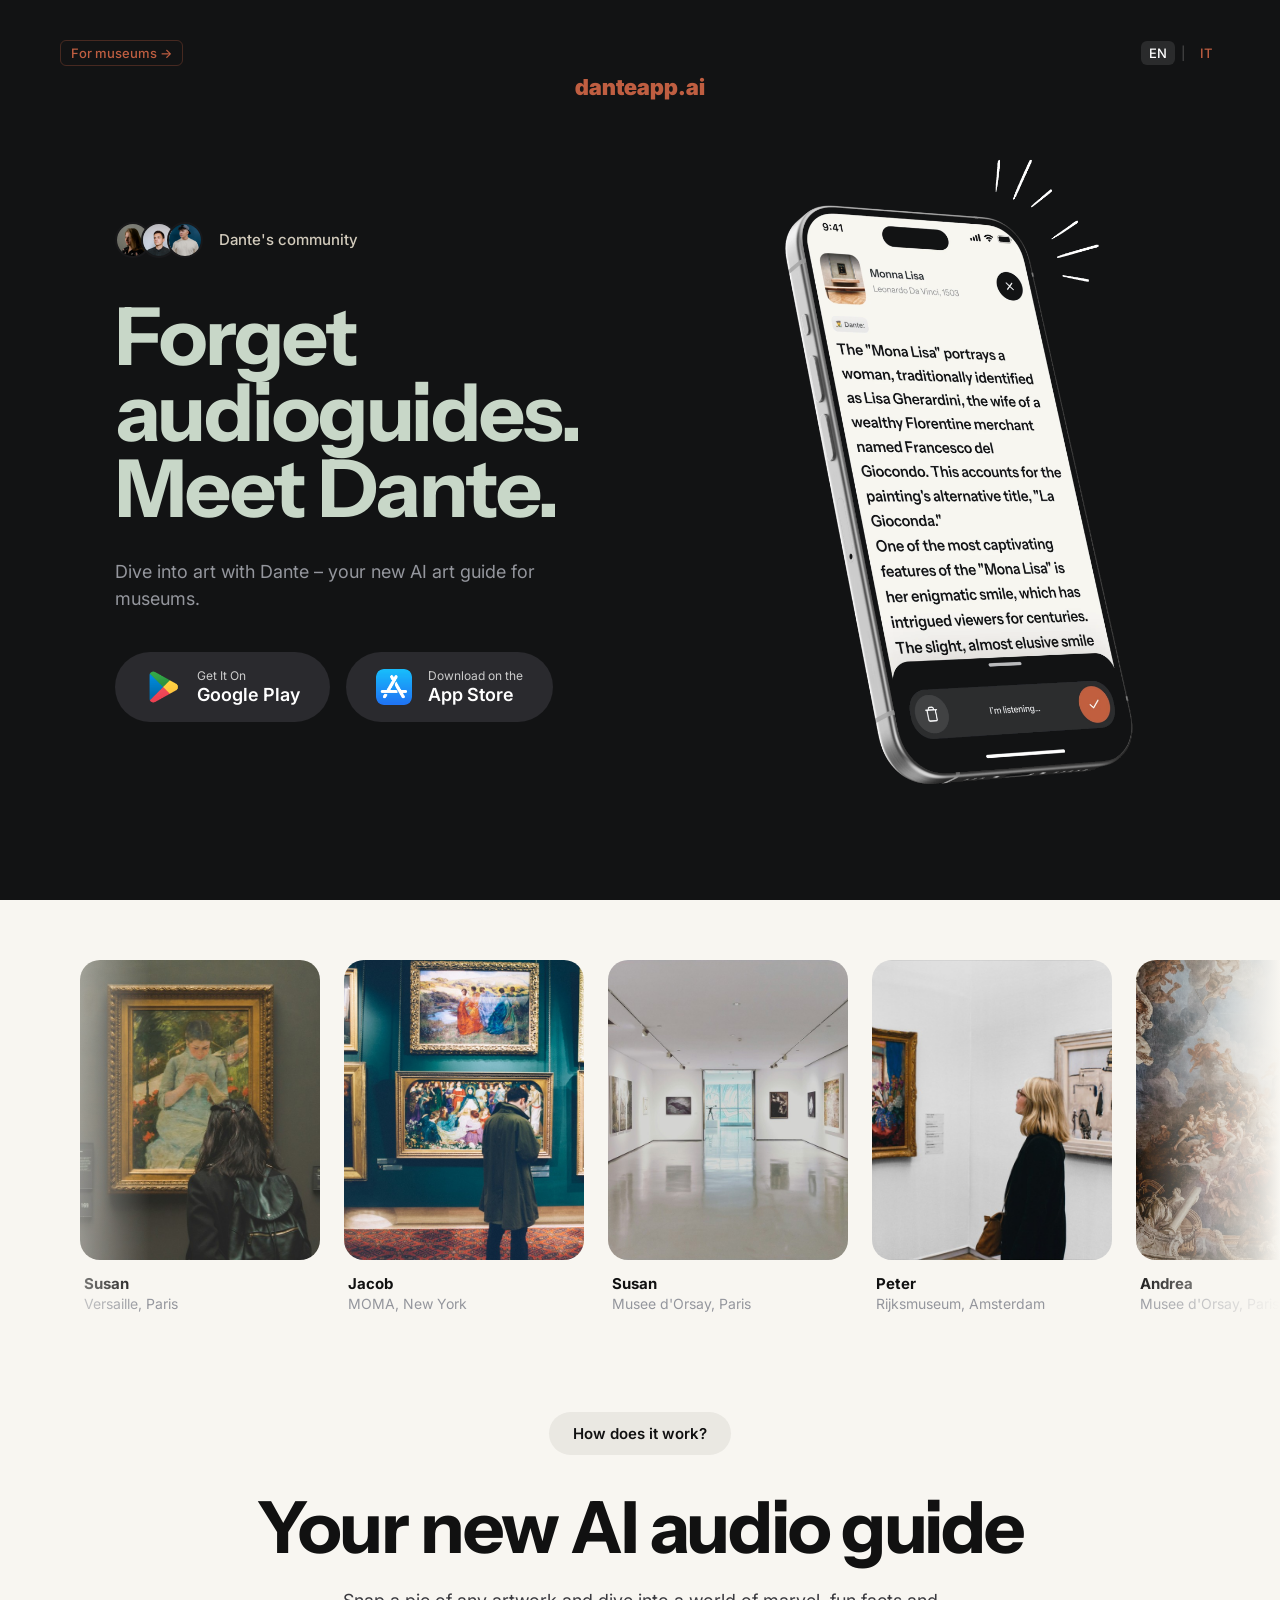
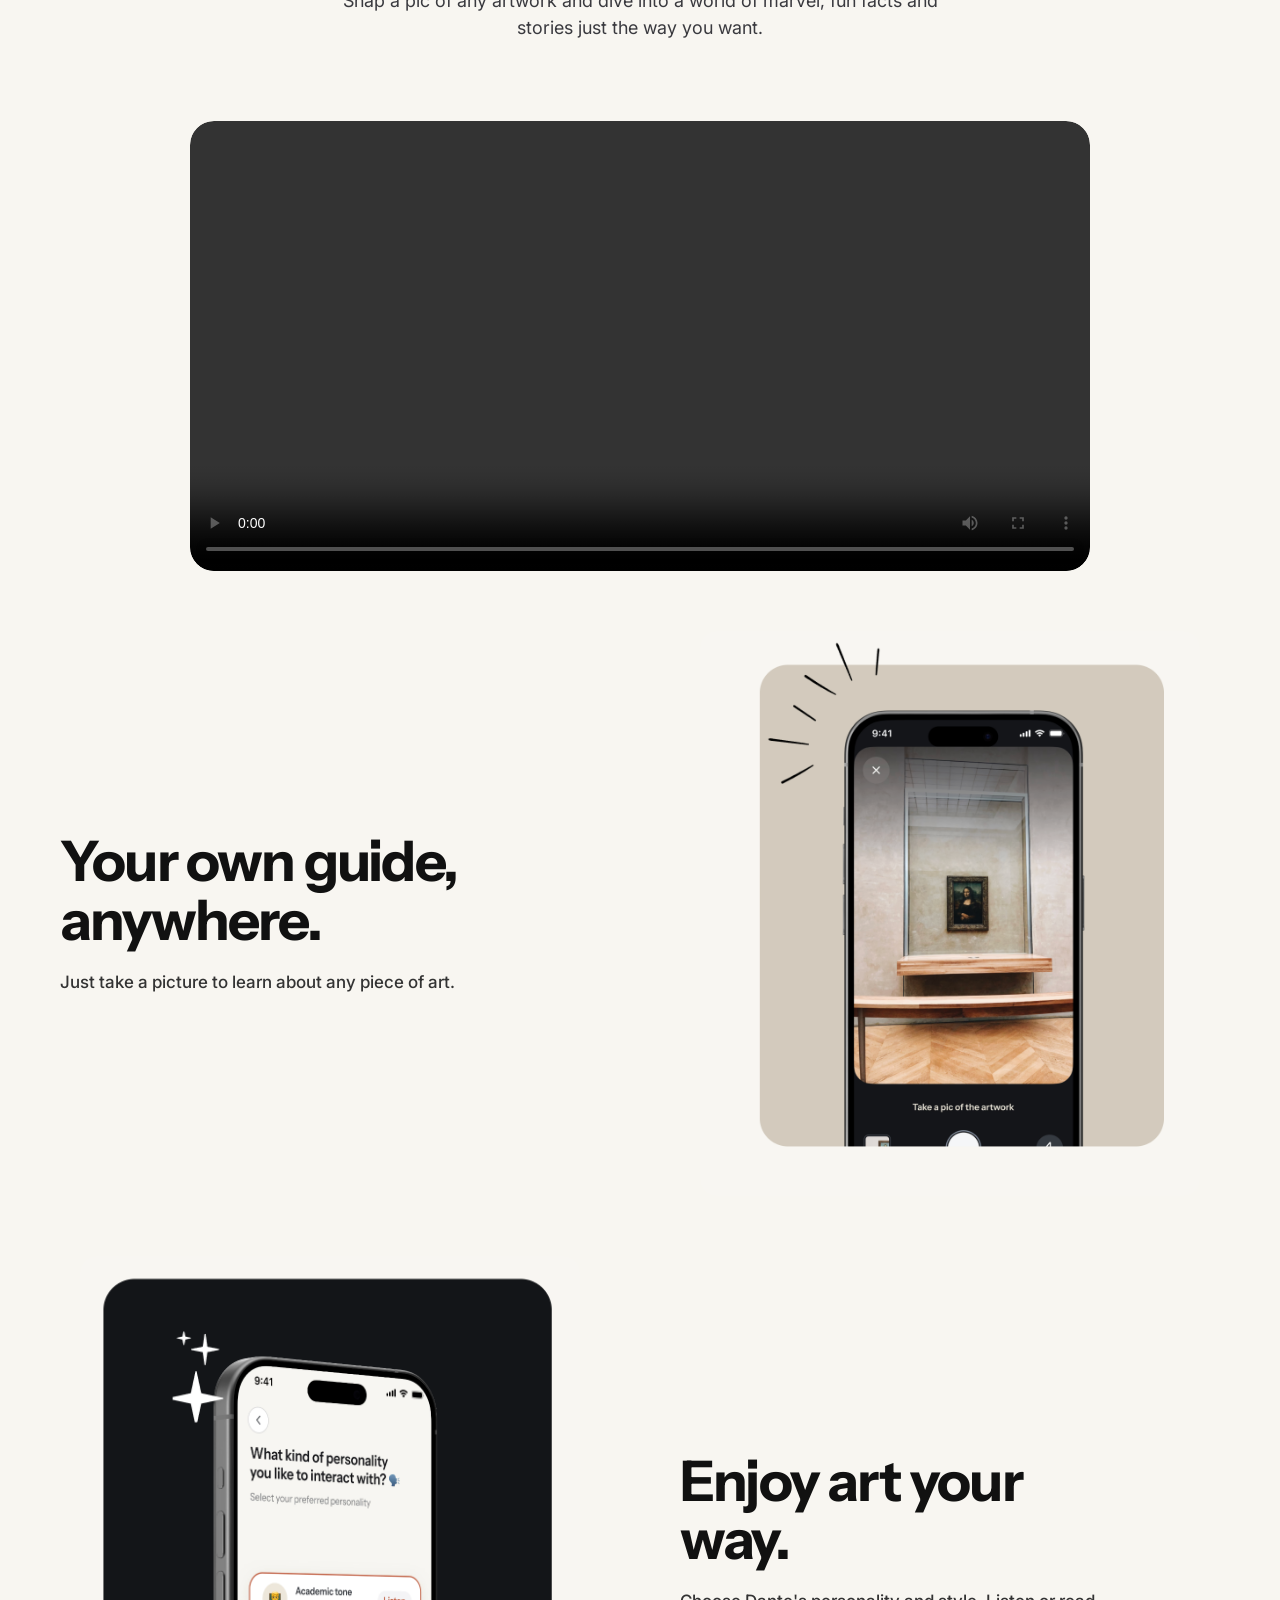
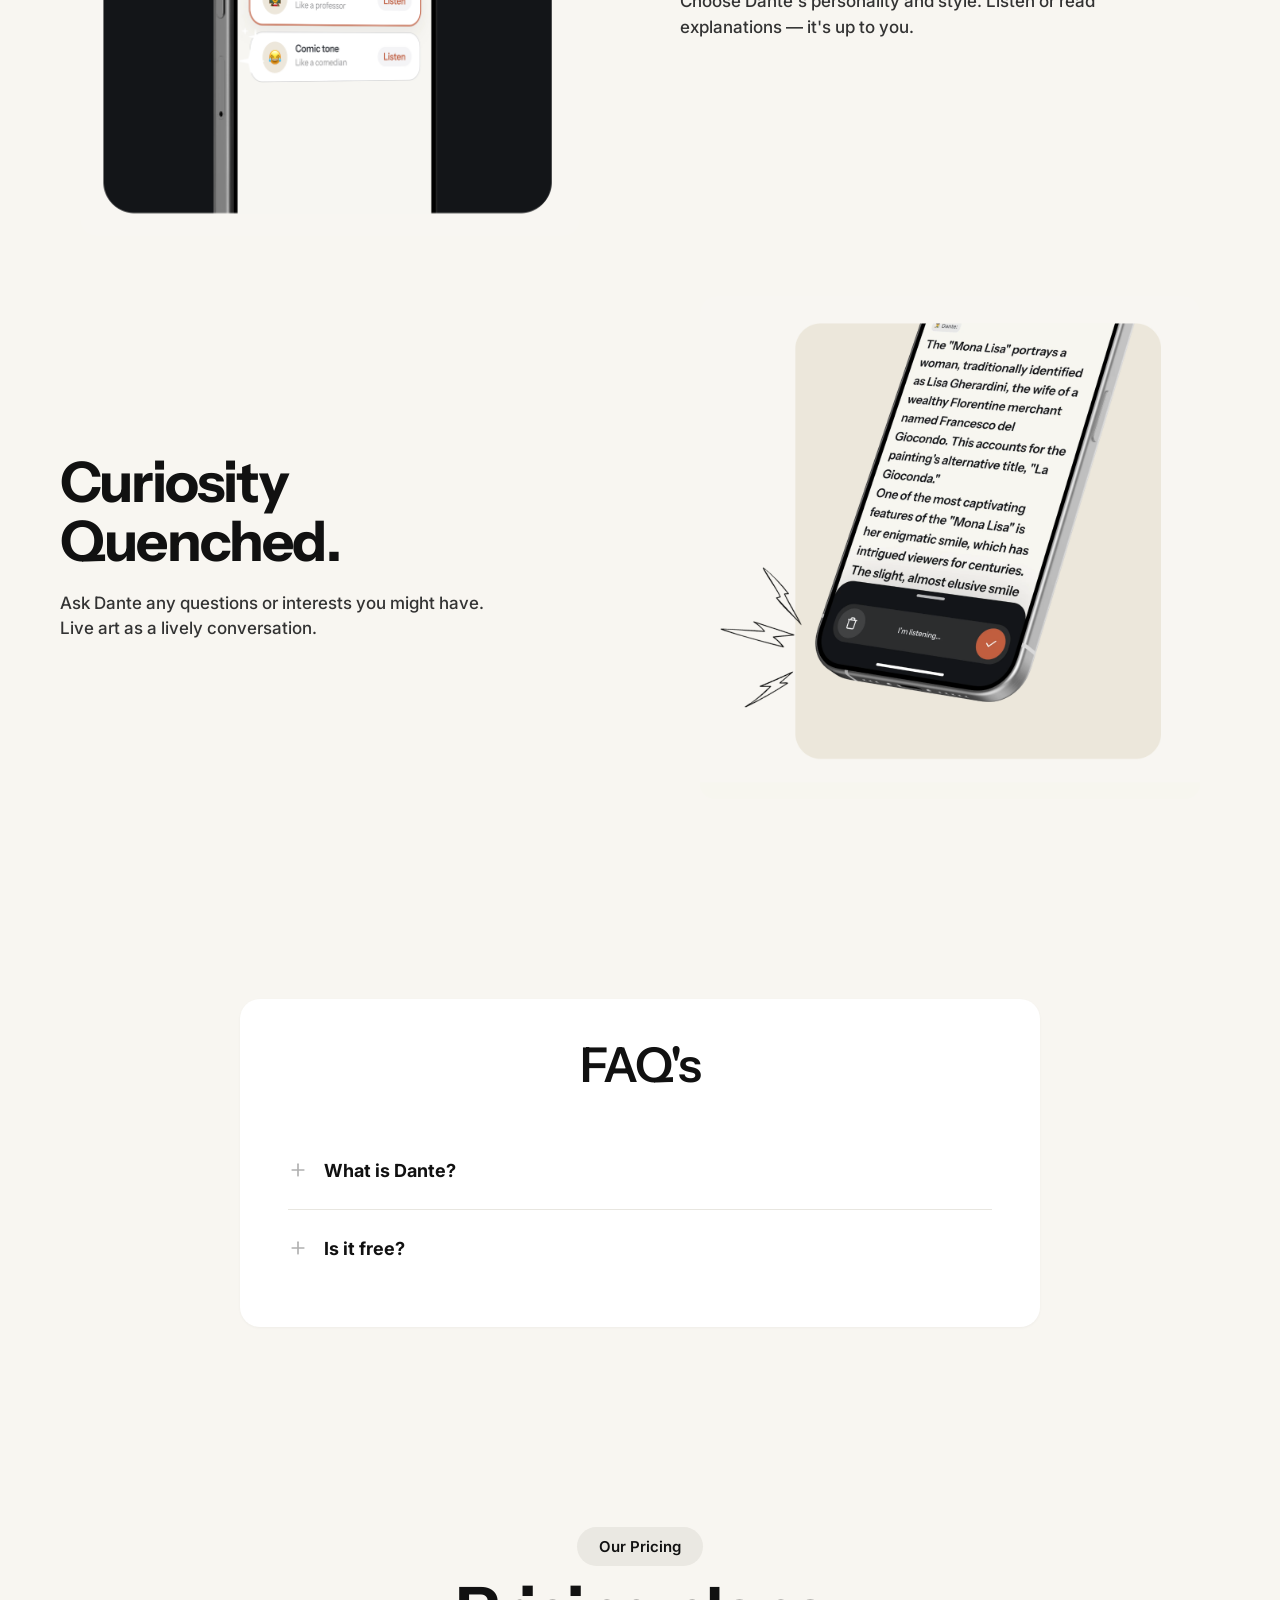
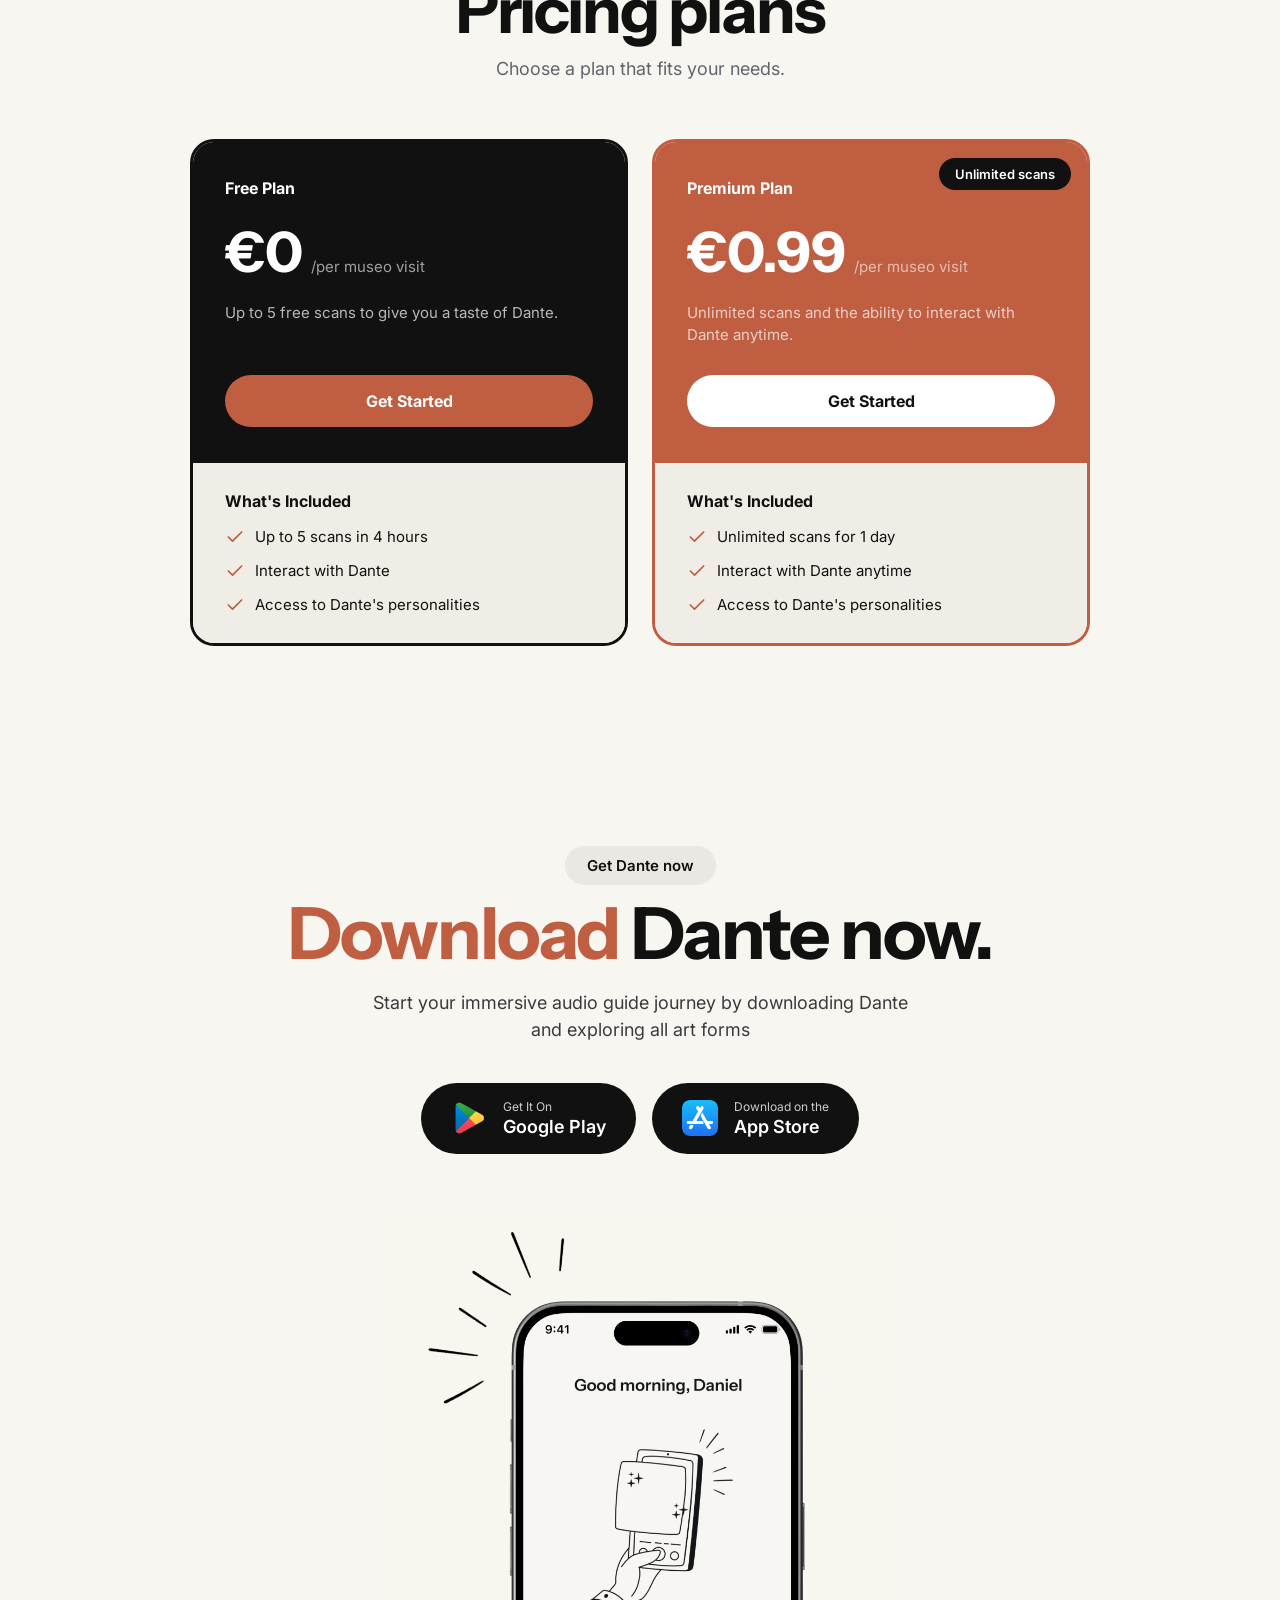
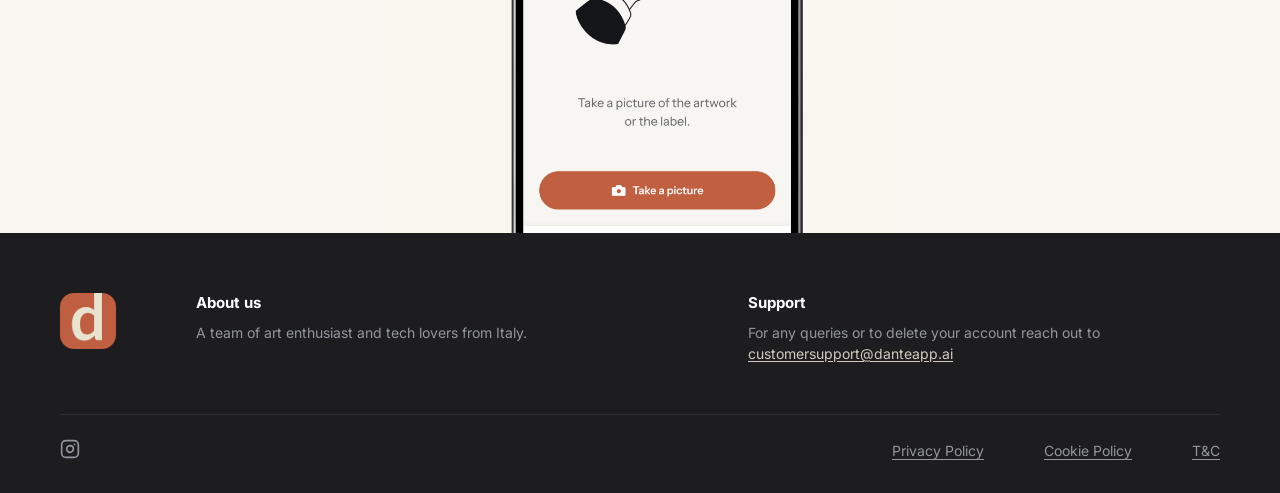
==== commit b67cf227: "added business page" ====
--- a/index.html
+++ b/index.html
@@ -34,6 +34,14 @@
 
   <!-- ===== HERO SECTION ===== -->
   <section class="hero">
+    <div class="lang-bar">
+      <a href="business/index.html" class="audience-link">For museums &rarr;</a>
+      <div class="lang-toggle">
+        <a href="index.html" class="active" onclick="localStorage.setItem('dante-lang','en')">EN</a>
+        <span class="separator">|</span>
+        <a href="it/index.html" onclick="localStorage.setItem('dante-lang','it')">IT</a>
+      </div>
+    </div>
     <p class="hero-site-name fade-in">danteapp.ai</p>
     <div class="hero-inner">
       <div class="hero-left">
@@ -385,6 +393,7 @@
   </footer>
 
   <!-- Scripts -->
+  <script src="js/lang.js"></script>
   <script src="js/main.js"></script>
 </body>
 </html>
--- a/css/styles.css
+++ b/css/styles.css
@@ -46,6 +46,96 @@
 
 .font-inter-tight {
   font-family: 'Inter Tight', sans-serif;
+}
+
+/* ===== Language Toggle ===== */
+.lang-bar {
+  width: 100%;
+  display: flex;
+  justify-content: flex-end;
+  align-items: center;
+  margin-bottom: 8px;
+}
+
+.audience-link {
+  margin-right: auto;
+  font-family: 'Inter', sans-serif;
+  font-size: 13px;
+  font-weight: 500;
+  color: #bf5e41;
+  padding: 4px 10px;
+  border-radius: 6px;
+  border: 1px solid rgba(191, 94, 65, 0.3);
+  transition: color 0.2s, background 0.2s, border-color 0.2s;
+}
+
+.audience-link:hover {
+  color: #fff;
+  background: #bf5e41;
+  border-color: #bf5e41;
+}
+
+.lang-bar-current {
+  font-family: 'Inter', sans-serif;
+  font-size: 13px;
+  font-weight: 500;
+  color: #797b85;
+  padding: 4px 10px;
+}
+
+.lang-toggle {
+  display: inline-flex;
+  align-items: center;
+  gap: 6px;
+  font-family: 'Inter', sans-serif;
+  font-size: 13px;
+  font-weight: 500;
+  color: #797b85;
+}
+
+.lang-toggle a {
+  color: #bf5e41;
+  text-decoration: none;
+  padding: 4px 8px;
+  border-radius: 6px;
+  transition: color 0.2s, background 0.2s;
+}
+
+.lang-toggle a:hover {
+  color: #fff;
+}
+
+.lang-toggle a.active {
+  color: #fff;
+  background: rgba(255, 255, 255, 0.1);
+}
+
+.lang-toggle .separator {
+  color: #444;
+}
+
+/* Policy page lang toggle */
+.policy-header .lang-bar {
+  max-width: 900px;
+  margin: 0 auto 8px;
+}
+
+/* Light background version */
+.lang-toggle-light a {
+  color: #94969d;
+}
+
+.lang-toggle-light a:hover {
+  color: #111;
+}
+
+.lang-toggle-light a.active {
+  color: #111;
+  background: rgba(0, 0, 0, 0.06);
+}
+
+.lang-toggle-light .separator {
+  color: #ccc;
 }
 
 /* ===== Hero Section ===== */
@@ -353,7 +443,7 @@
 .feature-video-wrapper {
   width: 100%;
   max-width: 900px;
-  margin: 0 auto 100px;
+  margin: 0 auto 60px;
   border-radius: 24px;
   overflow: hidden;
 }
@@ -370,7 +460,7 @@
   grid-template-columns: 1fr 1fr;
   gap: 40px;
   align-items: center;
-  margin-bottom: 100px;
+  margin-bottom: 60px;
 }
 
 .feature-block:last-child {
@@ -399,20 +489,21 @@
 
 .feature-title {
   font-family: 'Instrument Sans', sans-serif;
-  font-size: 40px;
-  font-weight: 600;
-  line-height: 1.1em;
-  letter-spacing: -1.2px;
-  color: #111;
-  margin-bottom: 16px;
+  font-size: 56px;
+  font-weight: 700;
+  line-height: 1.05;
+  letter-spacing: -1.8px;
+  color: #111;
+  margin-bottom: 20px;
+  max-width: 450px;
 }
 
 .feature-description {
   font-family: 'Inter', sans-serif;
   font-size: 17px;
-  font-weight: 400;
+  font-weight: 500;
   line-height: 1.5em;
-  color: #62646c;
+  color: #333;
   max-width: 440px;
 }
 
@@ -1016,7 +1107,7 @@
   }
 
   .feature-title {
-    font-size: 32px;
+    font-size: 40px;
   }
 
   .cta-heading {
@@ -1091,7 +1182,8 @@
   }
 
   .feature-title {
-    font-size: 28px;
+    font-size: 36px;
+    max-width: 100%;
   }
 
   .pricing-cards {
@@ -1138,13 +1230,27 @@
   }
 
   .hero-buttons {
-    flex-direction: column;
-    width: 100%;
+    flex-direction: row;
+    flex-wrap: wrap;
+    justify-content: center;
   }
 
   .btn-store {
-    width: 100%;
-    justify-content: center;
+    padding: 12px 18px;
+    gap: 10px;
+  }
+
+  .btn-store .store-icon {
+    width: 28px;
+    height: 28px;
+  }
+
+  .btn-store .store-name {
+    font-size: 14px;
+  }
+
+  .btn-store .store-label {
+    font-size: 10px;
   }
 
   .testimonial-card {
@@ -1288,3 +1394,450 @@
     font-size: 32px;
   }
 }
+
+/* ===== BUSINESS PAGE ===== */
+
+.biz-hero {
+  padding-bottom: 60px;
+}
+
+.biz-hero-inner {
+  align-items: center;
+}
+
+.biz-hero-video {
+  width: 100%;
+  max-width: 520px;
+  border-radius: 18px;
+  overflow: hidden;
+  box-shadow: 0 30px 60px rgba(0,0,0,0.4);
+  border: 1px solid rgba(255,255,255,0.06);
+}
+
+.biz-video {
+  width: 100%;
+  height: auto;
+  display: block;
+}
+
+.btn-primary-cta {
+  display: inline-block;
+  background: #bf5e41;
+  color: #fff;
+  padding: 16px 28px;
+  border-radius: 12px;
+  font-family: 'Inter', sans-serif;
+  font-weight: 600;
+  font-size: 16px;
+  letter-spacing: 0.01em;
+  transition: background 0.2s, transform 0.2s;
+  white-space: nowrap;
+}
+
+.btn-primary-cta:hover {
+  background: #a64d33;
+  transform: translateY(-1px);
+}
+
+.btn-primary-cta-large {
+  padding: 20px 40px;
+  font-size: 18px;
+}
+
+/* Layout containers */
+.biz-section {
+  padding: 100px 24px;
+  background: #131518;
+  color: #fff;
+}
+
+.biz-section + .biz-section {
+  border-top: 1px solid rgba(255,255,255,0.05);
+}
+
+.biz-container {
+  max-width: 1200px;
+  margin: 0 auto;
+}
+
+.biz-container-narrow {
+  max-width: 760px;
+}
+
+.biz-section-header {
+  text-align: center;
+  margin-bottom: 64px;
+}
+
+.biz-eyebrow {
+  display: inline-block;
+  color: #bf5e41;
+  font-family: 'Instrument Sans', sans-serif;
+  font-size: 14px;
+  letter-spacing: 0.12em;
+  text-transform: uppercase;
+  margin-bottom: 16px;
+}
+
+.biz-heading {
+  font-family: 'Instrument Sans', sans-serif;
+  font-size: 44px;
+  font-weight: 600;
+  line-height: 1.15;
+  color: #f8f6f1;
+  margin-bottom: 20px;
+}
+
+.biz-lede {
+  font-family: 'Inter', sans-serif;
+  font-size: 18px;
+  line-height: 1.6;
+  color: #d2cbbc;
+  max-width: 720px;
+  margin: 0 auto;
+}
+
+/* Card grids */
+.biz-cards-3 {
+  display: grid;
+  grid-template-columns: repeat(3, 1fr);
+  gap: 32px;
+  margin-bottom: 80px;
+}
+
+.biz-cards-4 {
+  display: grid;
+  grid-template-columns: repeat(4, 1fr);
+  gap: 28px;
+}
+
+.biz-card {
+  background: rgba(255,255,255,0.03);
+  border: 1px solid rgba(255,255,255,0.06);
+  border-radius: 16px;
+  padding: 28px;
+  transition: border-color 0.2s, transform 0.2s;
+}
+
+.biz-card:hover {
+  border-color: rgba(191,94,65,0.4);
+  transform: translateY(-2px);
+}
+
+.biz-card-image {
+  width: 100%;
+  aspect-ratio: 16/10;
+  border-radius: 10px;
+  margin-bottom: 20px;
+  overflow: hidden;
+  display: flex;
+  align-items: center;
+  justify-content: center;
+}
+
+.biz-card-image img {
+  width: 100%;
+  height: 100%;
+  object-fit: cover;
+}
+
+.biz-card-placeholder {
+  background: linear-gradient(135deg, #2a2a2e 0%, #1d1d20 100%);
+  color: rgba(191,94,65,0.6);
+}
+
+.biz-card-placeholder svg {
+  width: 56px;
+  height: 56px;
+}
+
+.biz-card-title {
+  font-family: 'Instrument Sans', sans-serif;
+  font-size: 20px;
+  font-weight: 600;
+  line-height: 1.3;
+  color: #f8f6f1;
+  margin-bottom: 10px;
+}
+
+.biz-card-text {
+  font-family: 'Inter', sans-serif;
+  font-size: 15px;
+  line-height: 1.55;
+  color: #94969d;
+}
+
+/* Mockup cards */
+.biz-mockup-card {
+  text-align: center;
+}
+
+.biz-mockup-img {
+  height: 420px;
+  width: auto;
+  max-width: 100%;
+  object-fit: contain;
+  margin: 0 auto 24px;
+  display: block;
+}
+
+@media (max-width: 640px) {
+  .biz-mockup-img {
+    height: 320px;
+  }
+}
+
+/* Pullquote */
+.biz-pullquote {
+  text-align: center;
+  font-family: 'Instrument Sans', sans-serif;
+  font-style: italic;
+  font-size: 32px;
+  line-height: 1.3;
+  color: #bf5e41;
+  max-width: 760px;
+  margin: 0 auto;
+  padding: 40px 0 0;
+  border-top: 1px solid rgba(255,255,255,0.06);
+}
+
+/* Timeline */
+.biz-timeline {
+  list-style: none;
+  max-width: 820px;
+  margin: 0 auto;
+  padding: 0;
+}
+
+.biz-timeline-step {
+  display: flex;
+  gap: 24px;
+  padding: 28px 0;
+  border-bottom: 1px solid rgba(255,255,255,0.06);
+}
+
+.biz-timeline-step:last-child {
+  border-bottom: none;
+}
+
+.biz-timeline-num {
+  flex-shrink: 0;
+  width: 56px;
+  height: 56px;
+  border-radius: 50%;
+  background: #bf5e41;
+  color: #fff;
+  display: flex;
+  align-items: center;
+  justify-content: center;
+  font-family: 'Instrument Sans', sans-serif;
+  font-size: 24px;
+  font-weight: 600;
+}
+
+.biz-timeline-num-optional {
+  background: transparent;
+  border: 2px dashed rgba(191,94,65,0.5);
+  color: #bf5e41;
+}
+
+.biz-timeline-optional .biz-timeline-title em {
+  color: #94969d;
+  font-style: italic;
+  font-weight: 400;
+  font-size: 0.7em;
+}
+
+.biz-timeline-title {
+  font-family: 'Instrument Sans', sans-serif;
+  font-size: 22px;
+  font-weight: 600;
+  color: #f8f6f1;
+  margin-bottom: 10px;
+}
+
+.biz-timeline-text {
+  font-family: 'Inter', sans-serif;
+  font-size: 16px;
+  line-height: 1.6;
+  color: #d2cbbc;
+}
+
+.biz-timeline-text strong {
+  color: #f8f6f1;
+}
+
+/* Offer cards */
+.biz-offer-cards {
+  display: grid;
+  grid-template-columns: repeat(3, 1fr);
+  gap: 24px;
+}
+
+.biz-offer-card {
+  background: #f8f6f1;
+  color: #111;
+  border-radius: 18px;
+  padding: 36px 28px;
+  display: flex;
+  flex-direction: column;
+}
+
+.biz-offer-pilot {
+  background: #bf5e41;
+  color: #fff;
+}
+
+.biz-offer-name {
+  font-family: 'Instrument Sans', sans-serif;
+  font-size: 30px;
+  font-weight: 600;
+  margin-bottom: 6px;
+}
+
+.biz-offer-tagline {
+  font-family: 'Instrument Sans', sans-serif;
+  font-style: italic;
+  font-size: 16px;
+  margin-bottom: 24px;
+  opacity: 0.85;
+}
+
+.biz-offer-pilot .biz-offer-tagline {
+  color: #f8f6f1;
+}
+
+.biz-offer-body {
+  font-family: 'Inter', sans-serif;
+  font-size: 15px;
+  line-height: 1.6;
+}
+
+.biz-offer-pilot .biz-offer-body strong {
+  color: #fff;
+}
+
+/* Stats */
+.biz-stats {
+  display: grid;
+  grid-template-columns: repeat(4, 1fr);
+  gap: 28px;
+}
+
+.biz-stat {
+  background: rgba(255,255,255,0.03);
+  border: 1px solid rgba(255,255,255,0.06);
+  border-radius: 14px;
+  padding: 28px 22px;
+}
+
+.biz-stat-number {
+  font-family: 'Instrument Sans', sans-serif;
+  font-size: 40px;
+  font-weight: 600;
+  color: #bf5e41;
+  line-height: 1;
+  margin-bottom: 14px;
+}
+
+.biz-stat-text {
+  font-family: 'Inter', sans-serif;
+  font-size: 15px;
+  line-height: 1.55;
+  color: #d2cbbc;
+  margin-bottom: 12px;
+}
+
+.biz-stat-text strong {
+  color: #f8f6f1;
+}
+
+.biz-stat-source {
+  font-family: 'Inter', sans-serif;
+  font-size: 12px;
+  color: #797b85;
+  font-style: italic;
+}
+
+/* Founders */
+.biz-founder {
+  text-align: center;
+  margin-top: 20px;
+}
+
+.biz-founder-name {
+  font-family: 'Instrument Sans', sans-serif;
+  font-size: 22px;
+  font-weight: 600;
+  color: #f8f6f1;
+  margin-bottom: 14px;
+}
+
+.biz-founder-role {
+  font-weight: 400;
+  color: #94969d;
+  font-style: italic;
+}
+
+.biz-founder-bio {
+  font-family: 'Inter', sans-serif;
+  font-size: 17px;
+  line-height: 1.7;
+  color: #d2cbbc;
+  max-width: 640px;
+  margin: 0 auto;
+}
+
+/* Final CTA */
+.biz-final-cta {
+  background: #131518;
+}
+
+.biz-final-cta-inner {
+  text-align: center;
+}
+
+.biz-final-cta .biz-heading {
+  margin-bottom: 36px;
+}
+
+/* Responsive */
+@media (max-width: 1024px) {
+  .biz-cards-3,
+  .biz-offer-cards {
+    grid-template-columns: repeat(2, 1fr);
+  }
+  .biz-cards-4,
+  .biz-stats {
+    grid-template-columns: repeat(2, 1fr);
+  }
+}
+
+@media (max-width: 640px) {
+  .biz-section {
+    padding: 64px 20px;
+  }
+  .biz-heading {
+    font-size: 32px;
+  }
+  .biz-pullquote {
+    font-size: 24px;
+  }
+  .biz-cards-3,
+  .biz-cards-4,
+  .biz-offer-cards,
+  .biz-stats {
+    grid-template-columns: 1fr;
+  }
+  .biz-timeline-step {
+    gap: 16px;
+  }
+  .biz-timeline-num {
+    width: 44px;
+    height: 44px;
+    font-size: 20px;
+  }
+  .biz-stat-number {
+    font-size: 32px;
+  }
+}
